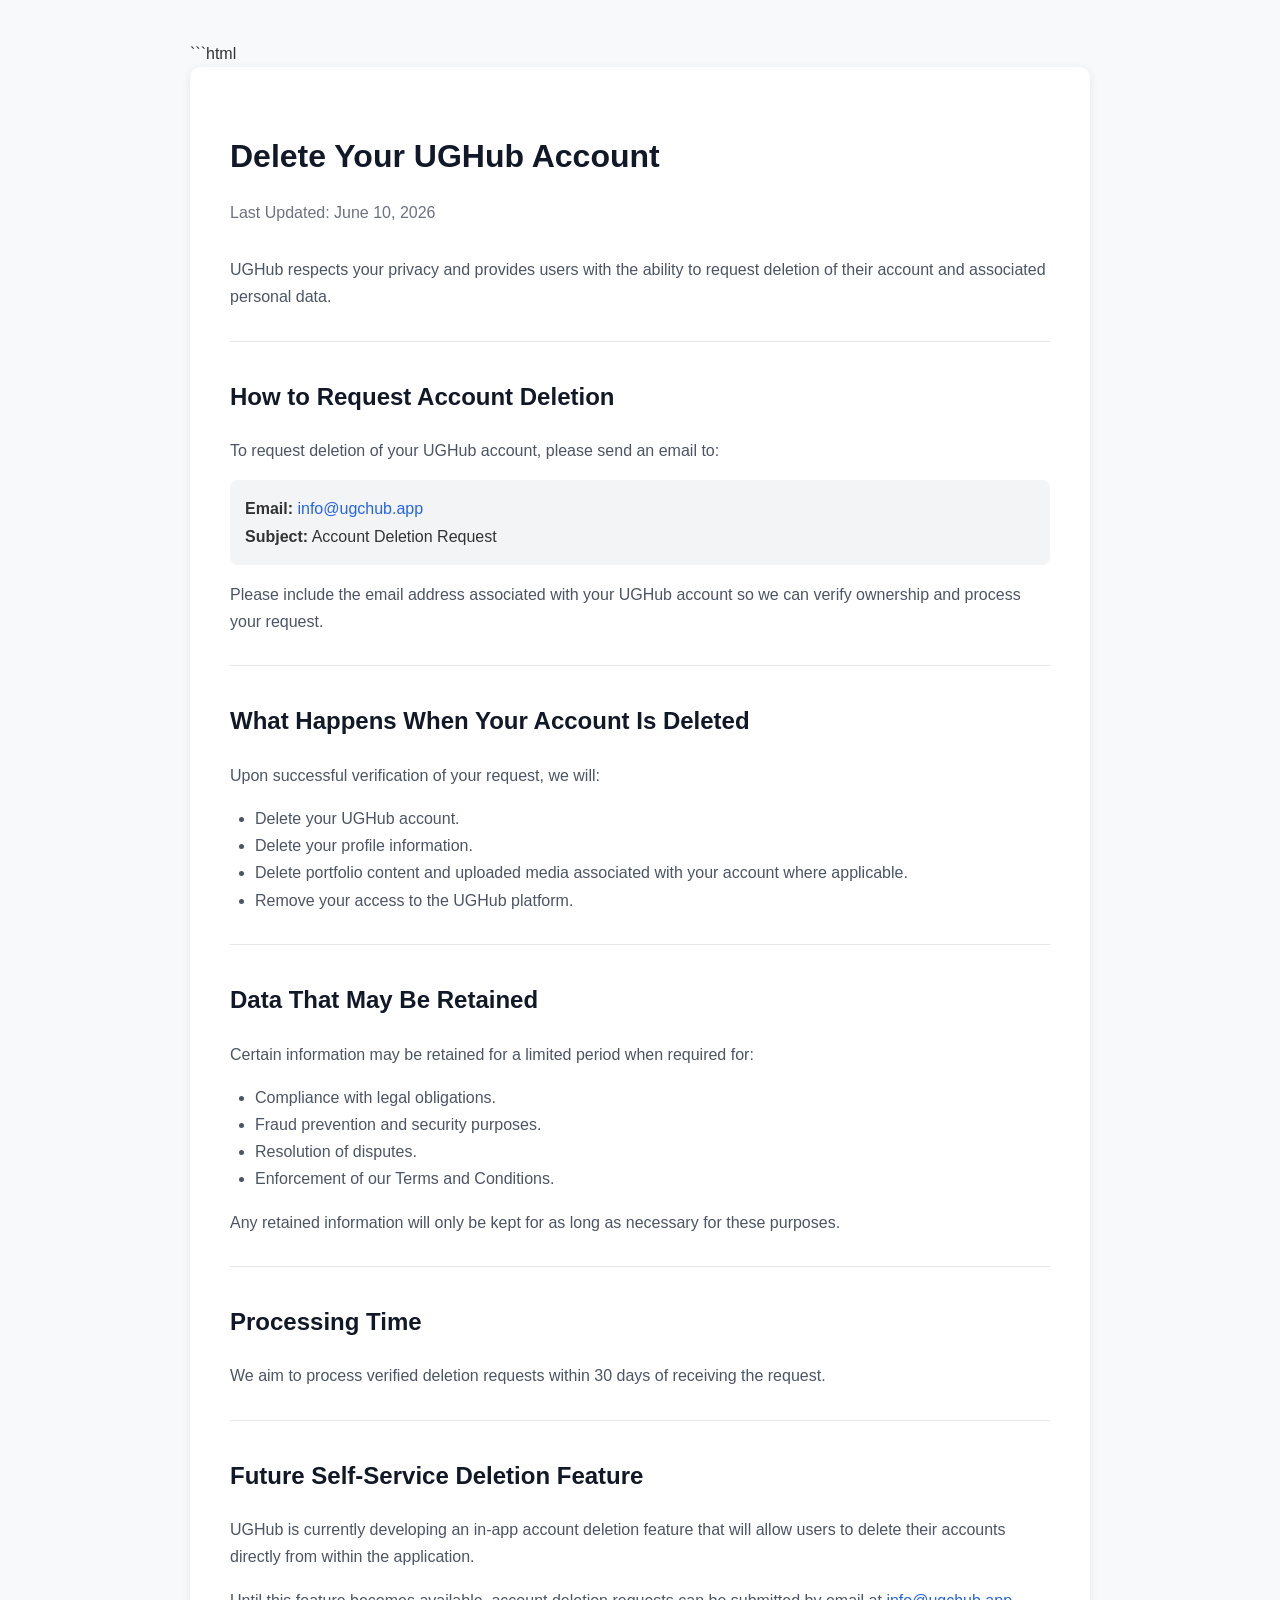
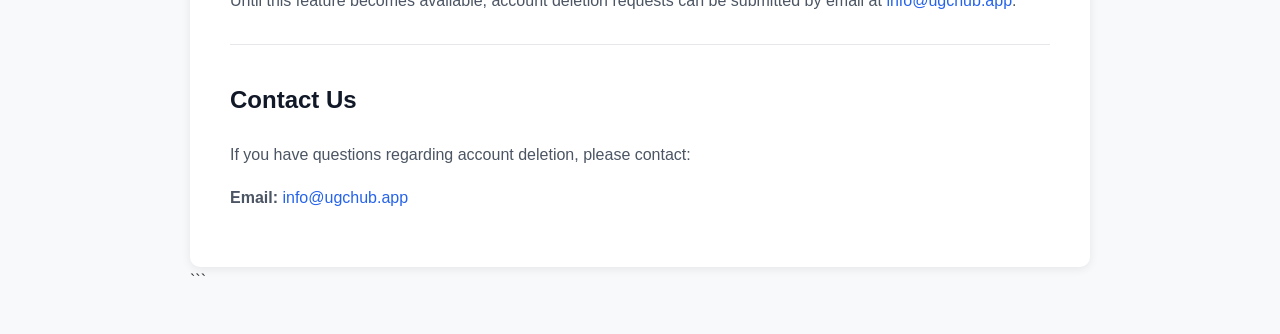
==== delete-account.html @ 543ec85c "Create delete-account.html" ====
```html
<!DOCTYPE html>
<html lang="en">
<head>
    <meta charset="UTF-8">
    <meta name="viewport" content="width=device-width, initial-scale=1.0">
    <title>UGHub - Account Deletion</title>
    <style>
        body {
            font-family: Arial, Helvetica, sans-serif;
            line-height: 1.7;
            max-width: 900px;
            margin: 0 auto;
            padding: 40px 20px;
            color: #333;
            background-color: #f8f9fa;
        }

        .container {
            background: #ffffff;
            padding: 40px;
            border-radius: 10px;
            box-shadow: 0 2px 10px rgba(0,0,0,0.08);
        }

        h1 {
            color: #111827;
            margin-bottom: 10px;
        }

        h2 {
            color: #111827;
            margin-top: 35px;
        }

        p, li {
            color: #4b5563;
        }

        ul {
            padding-left: 25px;
        }

        .updated {
            color: #6b7280;
            margin-bottom: 30px;
        }

        a {
            color: #2563eb;
            text-decoration: none;
        }

        a:hover {
            text-decoration: underline;
        }

        hr {
            margin: 30px 0;
            border: none;
            border-top: 1px solid #e5e7eb;
        }

        .email-box {
            background: #f3f4f6;
            padding: 15px;
            border-radius: 8px;
            margin: 15px 0;
        }
    </style>
</head>
<body>

<div class="container">

    <h1>Delete Your UGHub Account</h1>

    <p class="updated">
        Last Updated: June 10, 2026
    </p>

    <p>
        UGHub respects your privacy and provides users with the ability
        to request deletion of their account and associated personal data.
    </p>

    <hr>

    <h2>How to Request Account Deletion</h2>

    <p>
        To request deletion of your UGHub account, please send an email to:
    </p>

    <div class="email-box">
        <strong>Email:</strong>
        <a href="mailto:info@ugchub.app">info@ugchub.app</a>
        <br>
        <strong>Subject:</strong> Account Deletion Request
    </div>

    <p>
        Please include the email address associated with your UGHub account
        so we can verify ownership and process your request.
    </p>

    <hr>

    <h2>What Happens When Your Account Is Deleted</h2>

    <p>
        Upon successful verification of your request, we will:
    </p>

    <ul>
        <li>Delete your UGHub account.</li>
        <li>Delete your profile information.</li>
        <li>Delete portfolio content and uploaded media associated with your account where applicable.</li>
        <li>Remove your access to the UGHub platform.</li>
    </ul>

    <hr>

    <h2>Data That May Be Retained</h2>

    <p>
        Certain information may be retained for a limited period when required for:
    </p>

    <ul>
        <li>Compliance with legal obligations.</li>
        <li>Fraud prevention and security purposes.</li>
        <li>Resolution of disputes.</li>
        <li>Enforcement of our Terms and Conditions.</li>
    </ul>

    <p>
        Any retained information will only be kept for as long as necessary
        for these purposes.
    </p>

    <hr>

    <h2>Processing Time</h2>

    <p>
        We aim to process verified deletion requests within 30 days of receiving
        the request.
    </p>

    <hr>

    <h2>Future Self-Service Deletion Feature</h2>

    <p>
        UGHub is currently developing an in-app account deletion feature that
        will allow users to delete their accounts directly from within the application.
    </p>

    <p>
        Until this feature becomes available, account deletion requests can be
        submitted by email at
        <a href="mailto:info@ugchub.app">info@ugchub.app</a>.
    </p>

    <hr>

    <h2>Contact Us</h2>

    <p>
        If you have questions regarding account deletion, please contact:
    </p>

    <p>
        <strong>Email:</strong>
        <a href="mailto:info@ugchub.app">info@ugchub.app</a>
    </p>

</div>

</body>
</html>
```
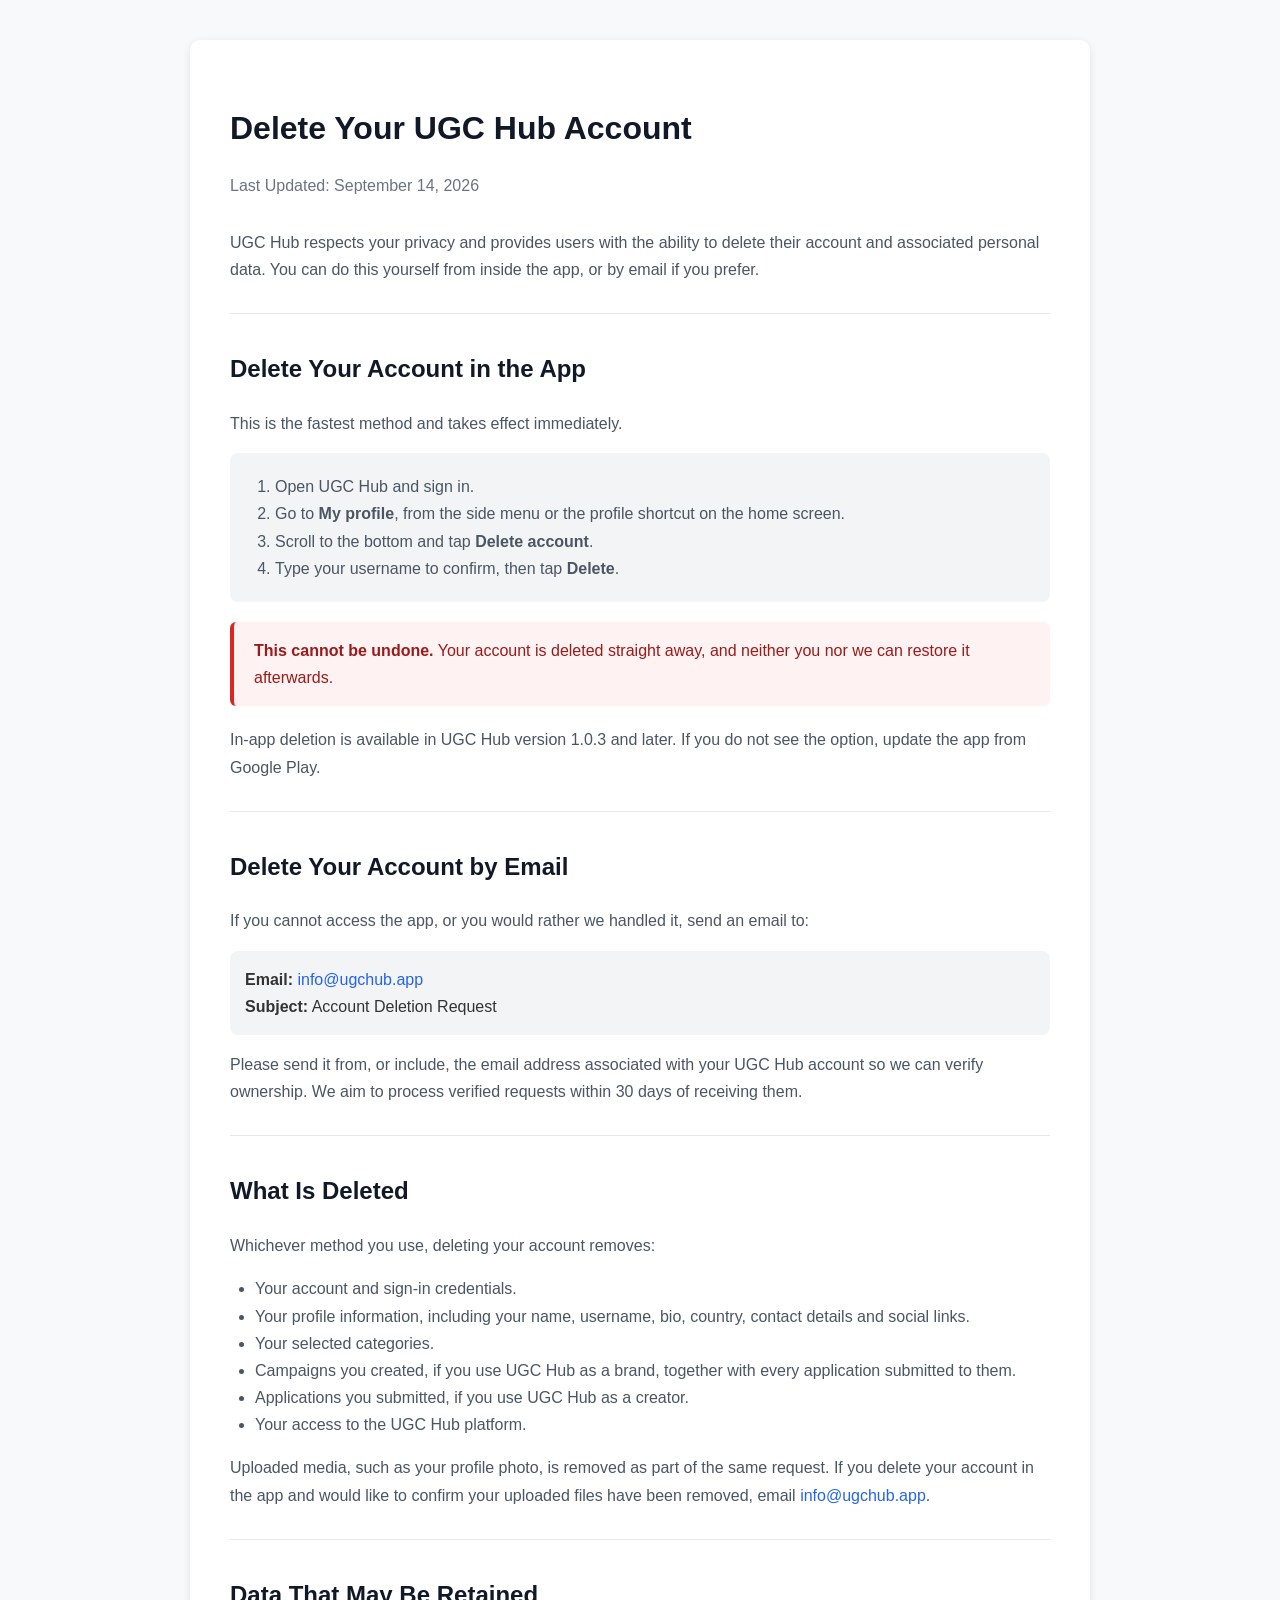
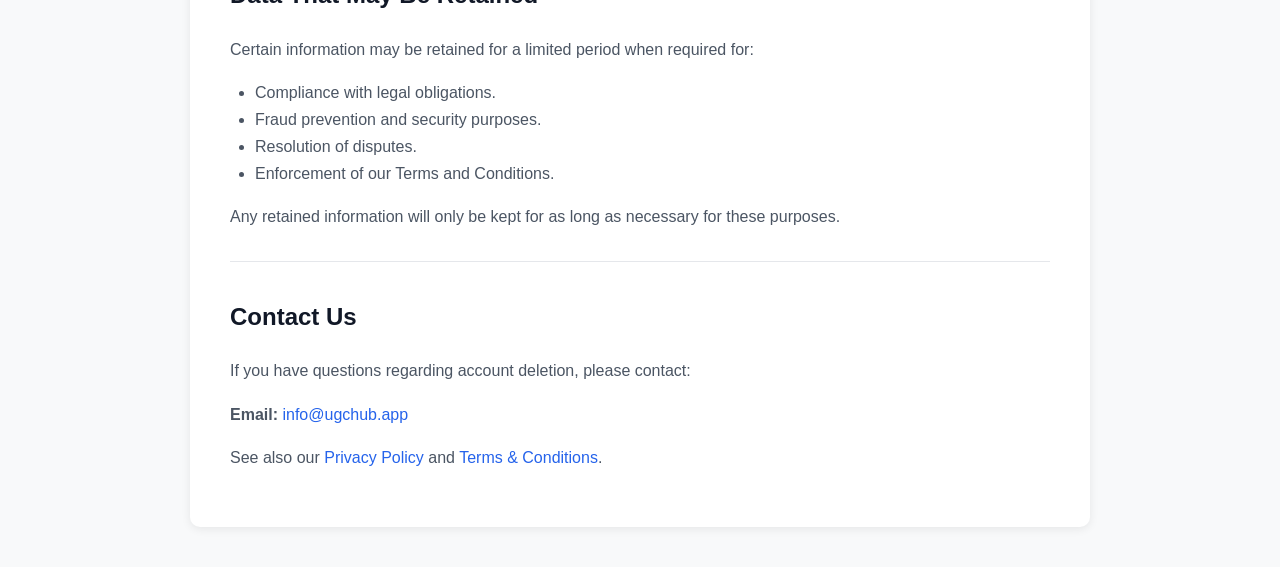
==== commit 650fe271: "Account deletion is now in the app, not "in development" The page still said self-service deletion w" ====
--- a/delete-account.html
+++ b/delete-account.html
@@ -1,10 +1,9 @@
-```html
 <!DOCTYPE html>
 <html lang="en">
 <head>
     <meta charset="UTF-8">
     <meta name="viewport" content="width=device-width, initial-scale=1.0">
-    <title>UGHub - Account Deletion</title>
+    <title>UGC Hub - Account Deletion</title>
     <style>
         body {
             font-family: Arial, Helvetica, sans-serif;
@@ -37,7 +36,7 @@
             color: #4b5563;
         }
 
-        ul {
+        ul, ol {
             padding-left: 25px;
         }
 
@@ -67,29 +66,79 @@
             border-radius: 8px;
             margin: 15px 0;
         }
+
+        .steps {
+            background: #f3f4f6;
+            padding: 20px 20px 20px 45px;
+            border-radius: 8px;
+            margin: 15px 0;
+        }
+
+        .warning {
+            background: #fef2f2;
+            border-left: 4px solid #dc2626;
+            padding: 15px 20px;
+            border-radius: 6px;
+            margin: 20px 0;
+        }
+
+        .warning p {
+            color: #991b1b;
+            margin: 0;
+        }
     </style>
 </head>
 <body>
 
 <div class="container">
 
-    <h1>Delete Your UGHub Account</h1>
+    <h1>Delete Your UGC Hub Account</h1>
 
     <p class="updated">
-        Last Updated: June 10, 2026
-    </p>
-
-    <p>
-        UGHub respects your privacy and provides users with the ability
-        to request deletion of their account and associated personal data.
-    </p>
-
-    <hr>
-
-    <h2>How to Request Account Deletion</h2>
-
-    <p>
-        To request deletion of your UGHub account, please send an email to:
+        Last Updated: September 14, 2026
+    </p>
+
+    <p>
+        UGC Hub respects your privacy and provides users with the ability to
+        delete their account and associated personal data. You can do this
+        yourself from inside the app, or by email if you prefer.
+    </p>
+
+    <hr>
+
+    <h2>Delete Your Account in the App</h2>
+
+    <p>
+        This is the fastest method and takes effect immediately.
+    </p>
+
+    <ol class="steps">
+        <li>Open UGC Hub and sign in.</li>
+        <li>Go to <strong>My profile</strong>, from the side menu or the
+            profile shortcut on the home screen.</li>
+        <li>Scroll to the bottom and tap <strong>Delete account</strong>.</li>
+        <li>Type your username to confirm, then tap <strong>Delete</strong>.</li>
+    </ol>
+
+    <div class="warning">
+        <p>
+            <strong>This cannot be undone.</strong> Your account is deleted
+            straight away, and neither you nor we can restore it afterwards.
+        </p>
+    </div>
+
+    <p>
+        In-app deletion is available in UGC Hub version 1.0.3 and later. If you
+        do not see the option, update the app from Google Play.
+    </p>
+
+    <hr>
+
+    <h2>Delete Your Account by Email</h2>
+
+    <p>
+        If you cannot access the app, or you would rather we handled it, send
+        an email to:
     </p>
 
     <div class="email-box">
@@ -100,31 +149,44 @@
     </div>
 
     <p>
-        Please include the email address associated with your UGHub account
-        so we can verify ownership and process your request.
-    </p>
-
-    <hr>
-
-    <h2>What Happens When Your Account Is Deleted</h2>
-
-    <p>
-        Upon successful verification of your request, we will:
+        Please send it from, or include, the email address associated with your
+        UGC Hub account so we can verify ownership. We aim to process verified
+        requests within 30 days of receiving them.
+    </p>
+
+    <hr>
+
+    <h2>What Is Deleted</h2>
+
+    <p>
+        Whichever method you use, deleting your account removes:
     </p>
 
     <ul>
-        <li>Delete your UGHub account.</li>
-        <li>Delete your profile information.</li>
-        <li>Delete portfolio content and uploaded media associated with your account where applicable.</li>
-        <li>Remove your access to the UGHub platform.</li>
+        <li>Your account and sign-in credentials.</li>
+        <li>Your profile information, including your name, username, bio,
+            country, contact details and social links.</li>
+        <li>Your selected categories.</li>
+        <li>Campaigns you created, if you use UGC Hub as a brand, together with
+            every application submitted to them.</li>
+        <li>Applications you submitted, if you use UGC Hub as a creator.</li>
+        <li>Your access to the UGC Hub platform.</li>
     </ul>
 
+    <p>
+        Uploaded media, such as your profile photo, is removed as part of the
+        same request. If you delete your account in the app and would like to
+        confirm your uploaded files have been removed, email
+        <a href="mailto:info@ugchub.app">info@ugchub.app</a>.
+    </p>
+
     <hr>
 
     <h2>Data That May Be Retained</h2>
 
     <p>
-        Certain information may be retained for a limited period when required for:
+        Certain information may be retained for a limited period when required
+        for:
     </p>
 
     <ul>
@@ -135,32 +197,8 @@
     </ul>
 
     <p>
-        Any retained information will only be kept for as long as necessary
-        for these purposes.
-    </p>
-
-    <hr>
-
-    <h2>Processing Time</h2>
-
-    <p>
-        We aim to process verified deletion requests within 30 days of receiving
-        the request.
-    </p>
-
-    <hr>
-
-    <h2>Future Self-Service Deletion Feature</h2>
-
-    <p>
-        UGHub is currently developing an in-app account deletion feature that
-        will allow users to delete their accounts directly from within the application.
-    </p>
-
-    <p>
-        Until this feature becomes available, account deletion requests can be
-        submitted by email at
-        <a href="mailto:info@ugchub.app">info@ugchub.app</a>.
+        Any retained information will only be kept for as long as necessary for
+        these purposes.
     </p>
 
     <hr>
@@ -176,8 +214,14 @@
         <a href="mailto:info@ugchub.app">info@ugchub.app</a>
     </p>
 
+    <p>
+        See also our
+        <a href="privacy-policy.html">Privacy Policy</a>
+        and
+        <a href="index.html">Terms &amp; Conditions</a>.
+    </p>
+
 </div>
 
 </body>
 </html>
-```
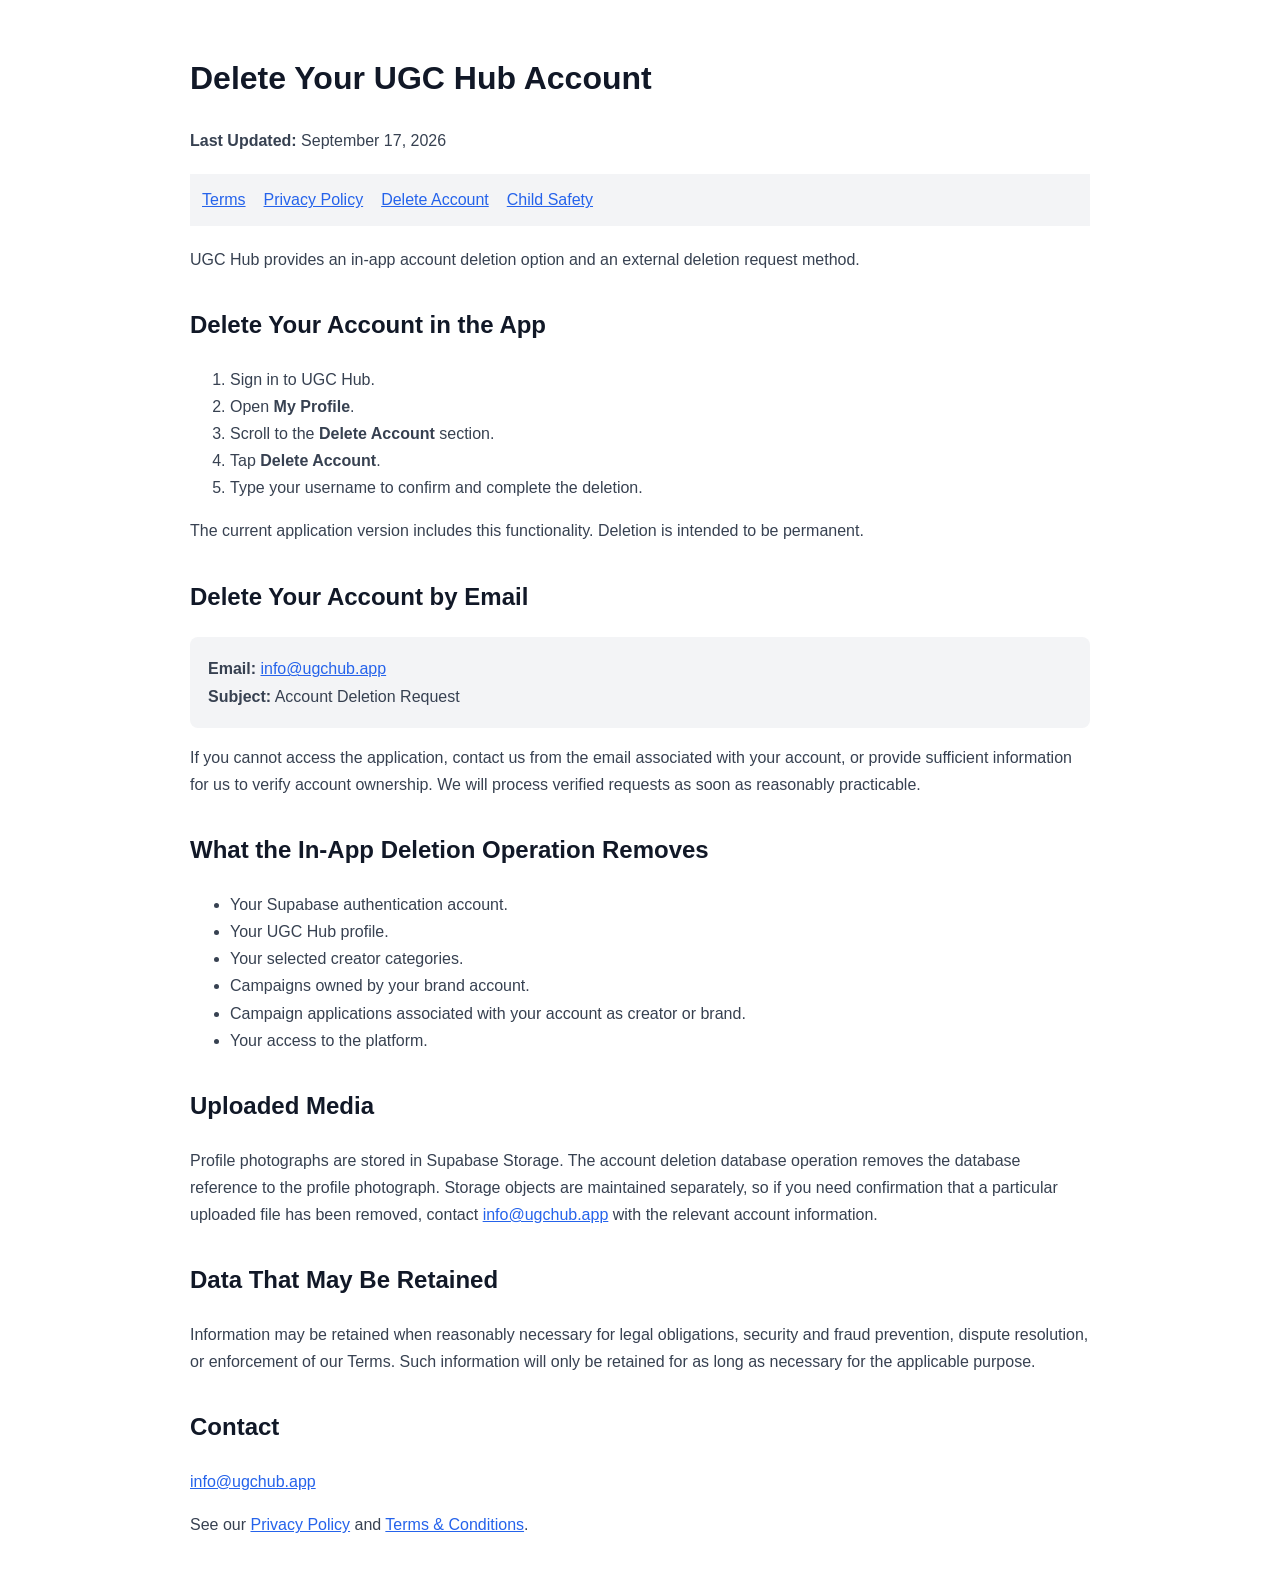
==== commit 71e4b43a: "Clarify account deletion behavior and retention" ====
--- a/delete-account.html
+++ b/delete-account.html
@@ -1,227 +1,11 @@
 <!DOCTYPE html>
-<html lang="en">
-<head>
-    <meta charset="UTF-8">
-    <meta name="viewport" content="width=device-width, initial-scale=1.0">
-    <title>UGC Hub - Account Deletion</title>
-    <style>
-        body {
-            font-family: Arial, Helvetica, sans-serif;
-            line-height: 1.7;
-            max-width: 900px;
-            margin: 0 auto;
-            padding: 40px 20px;
-            color: #333;
-            background-color: #f8f9fa;
-        }
-
-        .container {
-            background: #ffffff;
-            padding: 40px;
-            border-radius: 10px;
-            box-shadow: 0 2px 10px rgba(0,0,0,0.08);
-        }
-
-        h1 {
-            color: #111827;
-            margin-bottom: 10px;
-        }
-
-        h2 {
-            color: #111827;
-            margin-top: 35px;
-        }
-
-        p, li {
-            color: #4b5563;
-        }
-
-        ul, ol {
-            padding-left: 25px;
-        }
-
-        .updated {
-            color: #6b7280;
-            margin-bottom: 30px;
-        }
-
-        a {
-            color: #2563eb;
-            text-decoration: none;
-        }
-
-        a:hover {
-            text-decoration: underline;
-        }
-
-        hr {
-            margin: 30px 0;
-            border: none;
-            border-top: 1px solid #e5e7eb;
-        }
-
-        .email-box {
-            background: #f3f4f6;
-            padding: 15px;
-            border-radius: 8px;
-            margin: 15px 0;
-        }
-
-        .steps {
-            background: #f3f4f6;
-            padding: 20px 20px 20px 45px;
-            border-radius: 8px;
-            margin: 15px 0;
-        }
-
-        .warning {
-            background: #fef2f2;
-            border-left: 4px solid #dc2626;
-            padding: 15px 20px;
-            border-radius: 6px;
-            margin: 20px 0;
-        }
-
-        .warning p {
-            color: #991b1b;
-            margin: 0;
-        }
-    </style>
-</head>
-<body>
-
-<div class="container">
-
-    <h1>Delete Your UGC Hub Account</h1>
-
-    <p class="updated">
-        Last Updated: September 14, 2026
-    </p>
-
-    <p>
-        UGC Hub respects your privacy and provides users with the ability to
-        delete their account and associated personal data. You can do this
-        yourself from inside the app, or by email if you prefer.
-    </p>
-
-    <hr>
-
-    <h2>Delete Your Account in the App</h2>
-
-    <p>
-        This is the fastest method and takes effect immediately.
-    </p>
-
-    <ol class="steps">
-        <li>Open UGC Hub and sign in.</li>
-        <li>Go to <strong>My profile</strong>, from the side menu or the
-            profile shortcut on the home screen.</li>
-        <li>Scroll to the bottom and tap <strong>Delete account</strong>.</li>
-        <li>Type your username to confirm, then tap <strong>Delete</strong>.</li>
-    </ol>
-
-    <div class="warning">
-        <p>
-            <strong>This cannot be undone.</strong> Your account is deleted
-            straight away, and neither you nor we can restore it afterwards.
-        </p>
-    </div>
-
-    <p>
-        In-app deletion is available in UGC Hub version 1.0.3 and later. If you
-        do not see the option, update the app from Google Play.
-    </p>
-
-    <hr>
-
-    <h2>Delete Your Account by Email</h2>
-
-    <p>
-        If you cannot access the app, or you would rather we handled it, send
-        an email to:
-    </p>
-
-    <div class="email-box">
-        <strong>Email:</strong>
-        <a href="mailto:info@ugchub.app">info@ugchub.app</a>
-        <br>
-        <strong>Subject:</strong> Account Deletion Request
-    </div>
-
-    <p>
-        Please send it from, or include, the email address associated with your
-        UGC Hub account so we can verify ownership. We aim to process verified
-        requests within 30 days of receiving them.
-    </p>
-
-    <hr>
-
-    <h2>What Is Deleted</h2>
-
-    <p>
-        Whichever method you use, deleting your account removes:
-    </p>
-
-    <ul>
-        <li>Your account and sign-in credentials.</li>
-        <li>Your profile information, including your name, username, bio,
-            country, contact details and social links.</li>
-        <li>Your selected categories.</li>
-        <li>Campaigns you created, if you use UGC Hub as a brand, together with
-            every application submitted to them.</li>
-        <li>Applications you submitted, if you use UGC Hub as a creator.</li>
-        <li>Your access to the UGC Hub platform.</li>
-    </ul>
-
-    <p>
-        Uploaded media, such as your profile photo, is removed as part of the
-        same request. If you delete your account in the app and would like to
-        confirm your uploaded files have been removed, email
-        <a href="mailto:info@ugchub.app">info@ugchub.app</a>.
-    </p>
-
-    <hr>
-
-    <h2>Data That May Be Retained</h2>
-
-    <p>
-        Certain information may be retained for a limited period when required
-        for:
-    </p>
-
-    <ul>
-        <li>Compliance with legal obligations.</li>
-        <li>Fraud prevention and security purposes.</li>
-        <li>Resolution of disputes.</li>
-        <li>Enforcement of our Terms and Conditions.</li>
-    </ul>
-
-    <p>
-        Any retained information will only be kept for as long as necessary for
-        these purposes.
-    </p>
-
-    <hr>
-
-    <h2>Contact Us</h2>
-
-    <p>
-        If you have questions regarding account deletion, please contact:
-    </p>
-
-    <p>
-        <strong>Email:</strong>
-        <a href="mailto:info@ugchub.app">info@ugchub.app</a>
-    </p>
-
-    <p>
-        See also our
-        <a href="privacy-policy.html">Privacy Policy</a>
-        and
-        <a href="index.html">Terms &amp; Conditions</a>.
-    </p>
-
-</div>
-
-</body>
-</html>
+<html lang="en"><head><meta charset="UTF-8"><meta name="viewport" content="width=device-width,initial-scale=1.0"><title>UGC Hub - Account Deletion</title><style>body{font-family:Arial,sans-serif;line-height:1.7;max-width:900px;margin:auto;padding:30px 20px;color:#374151}h1,h2{color:#111827}h2{margin-top:32px}a{color:#2563eb}.nav{margin:20px 0;padding:12px;background:#f3f4f6}.nav a{margin-right:18px}.box{background:#f3f4f6;padding:18px;border-radius:8px}</style></head>
+<body><h1>Delete Your UGC Hub Account</h1><p><strong>Last Updated:</strong> September 17, 2026</p><div class="nav"><a href="index.html">Terms</a><a href="privacy-policy.html">Privacy Policy</a><a href="delete-account.html">Delete Account</a><a href="safety-standards.html">Child Safety</a></div>
+<p>UGC Hub provides an in-app account deletion option and an external deletion request method.</p>
+<h2>Delete Your Account in the App</h2><ol><li>Sign in to UGC Hub.</li><li>Open <strong>My Profile</strong>.</li><li>Scroll to the <strong>Delete Account</strong> section.</li><li>Tap <strong>Delete Account</strong>.</li><li>Type your username to confirm and complete the deletion.</li></ol><p>The current application version includes this functionality. Deletion is intended to be permanent.</p>
+<h2>Delete Your Account by Email</h2><div class="box"><strong>Email:</strong> <a href="mailto:info@ugchub.app">info@ugchub.app</a><br><strong>Subject:</strong> Account Deletion Request</div><p>If you cannot access the application, contact us from the email associated with your account, or provide sufficient information for us to verify account ownership. We will process verified requests as soon as reasonably practicable.</p>
+<h2>What the In-App Deletion Operation Removes</h2><ul><li>Your Supabase authentication account.</li><li>Your UGC Hub profile.</li><li>Your selected creator categories.</li><li>Campaigns owned by your brand account.</li><li>Campaign applications associated with your account as creator or brand.</li><li>Your access to the platform.</li></ul>
+<h2>Uploaded Media</h2><p>Profile photographs are stored in Supabase Storage. The account deletion database operation removes the database reference to the profile photograph. Storage objects are maintained separately, so if you need confirmation that a particular uploaded file has been removed, contact <a href="mailto:info@ugchub.app">info@ugchub.app</a> with the relevant account information.</p>
+<h2>Data That May Be Retained</h2><p>Information may be retained when reasonably necessary for legal obligations, security and fraud prevention, dispute resolution, or enforcement of our Terms. Such information will only be retained for as long as necessary for the applicable purpose.</p>
+<h2>Contact</h2><p><a href="mailto:info@ugchub.app">info@ugchub.app</a></p><p>See our <a href="privacy-policy.html">Privacy Policy</a> and <a href="index.html">Terms &amp; Conditions</a>.</p>
+</body></html>
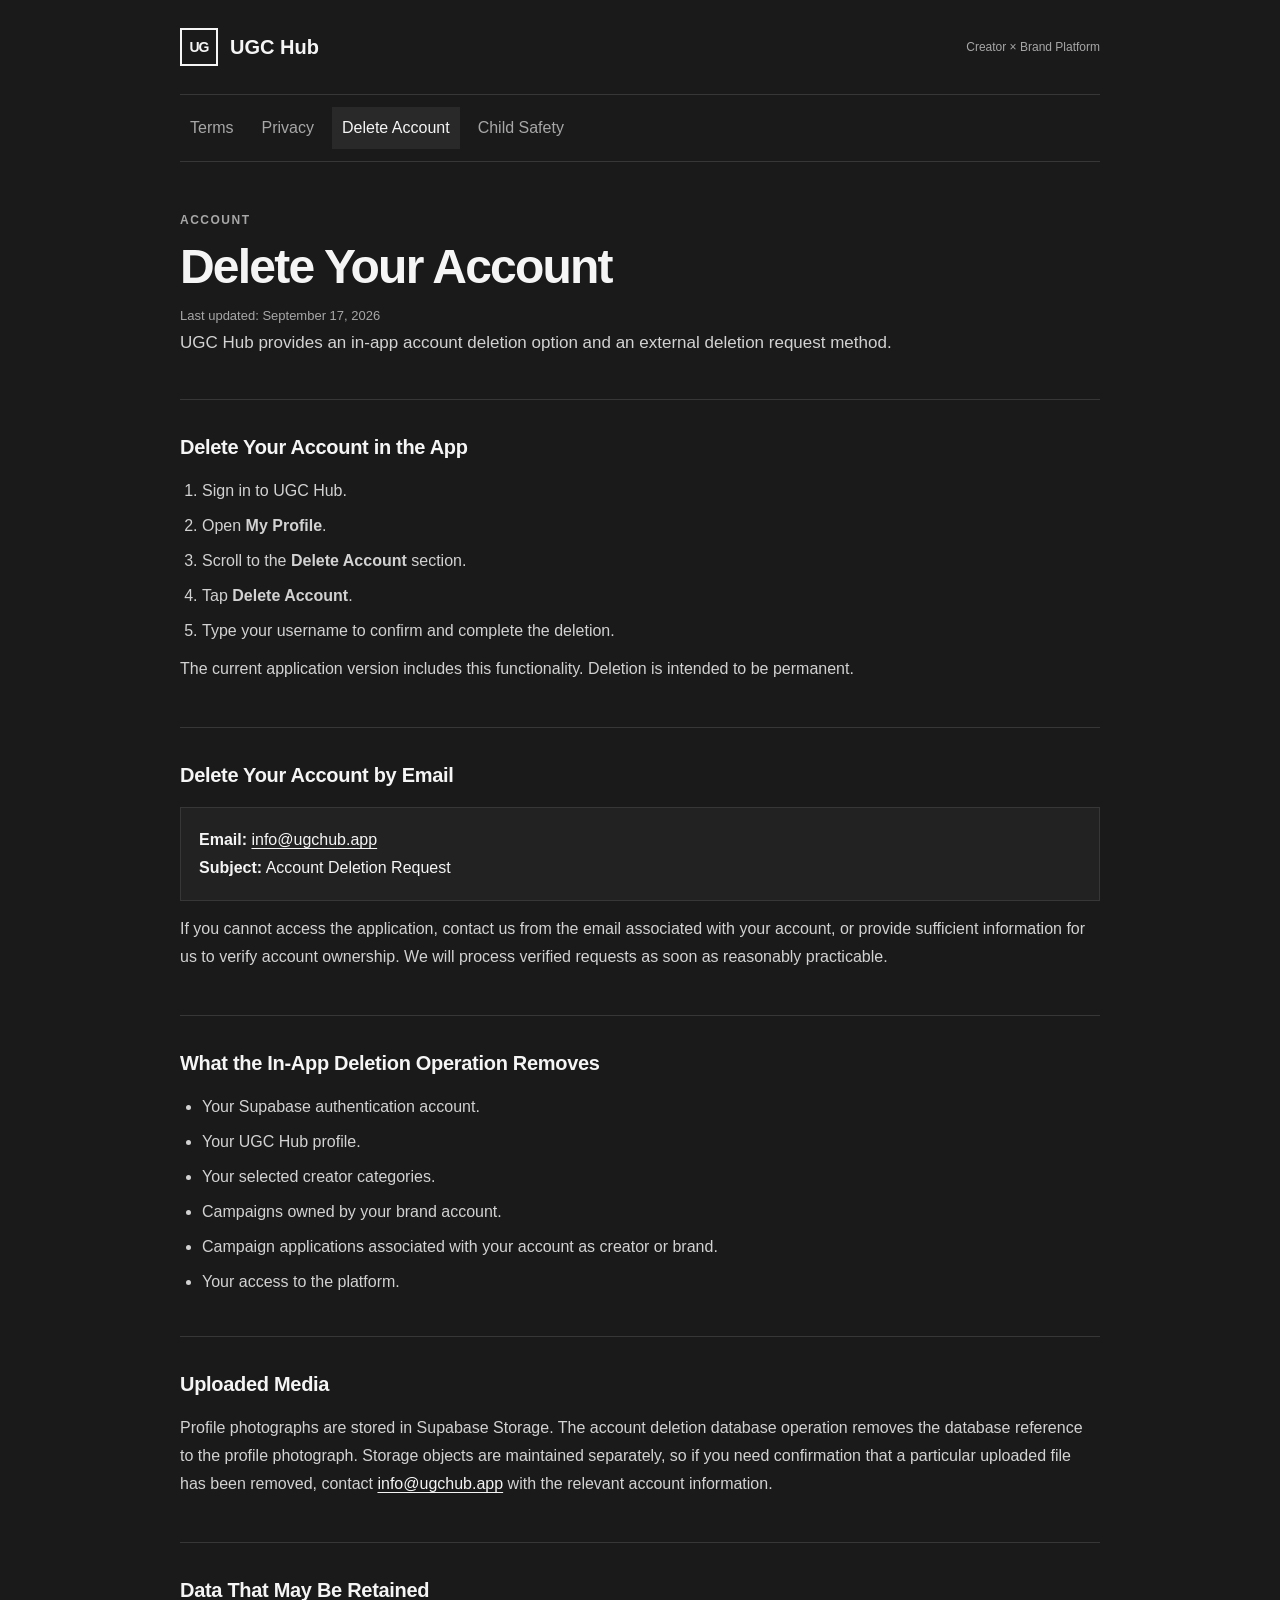
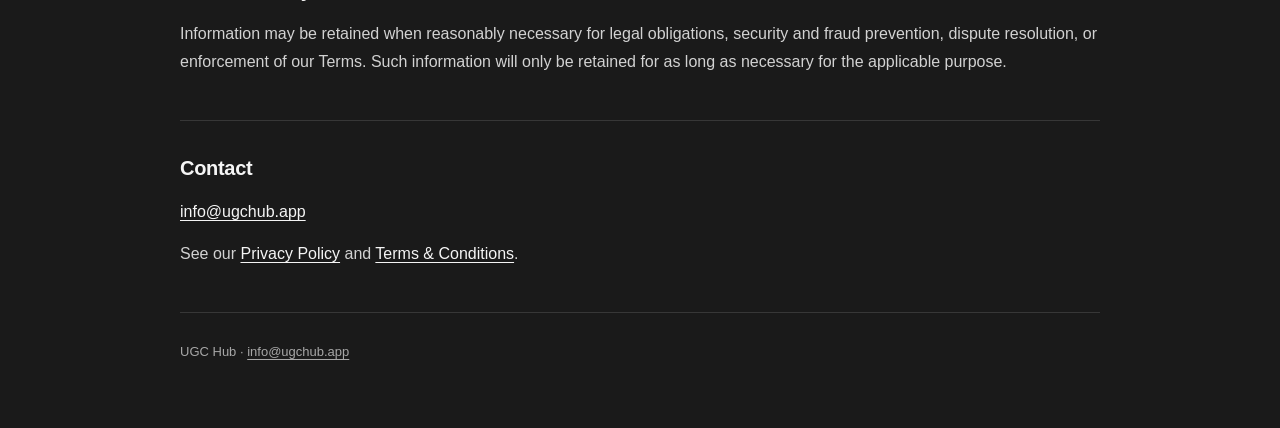
==== commit c720a74e: "Restyle account deletion page to match UGC Hub app theme" ====
--- a/delete-account.html
+++ b/delete-account.html
@@ -1,11 +1,10 @@
 <!DOCTYPE html>
-<html lang="en"><head><meta charset="UTF-8"><meta name="viewport" content="width=device-width,initial-scale=1.0"><title>UGC Hub - Account Deletion</title><style>body{font-family:Arial,sans-serif;line-height:1.7;max-width:900px;margin:auto;padding:30px 20px;color:#374151}h1,h2{color:#111827}h2{margin-top:32px}a{color:#2563eb}.nav{margin:20px 0;padding:12px;background:#f3f4f6}.nav a{margin-right:18px}.box{background:#f3f4f6;padding:18px;border-radius:8px}</style></head>
-<body><h1>Delete Your UGC Hub Account</h1><p><strong>Last Updated:</strong> September 17, 2026</p><div class="nav"><a href="index.html">Terms</a><a href="privacy-policy.html">Privacy Policy</a><a href="delete-account.html">Delete Account</a><a href="safety-standards.html">Child Safety</a></div>
-<p>UGC Hub provides an in-app account deletion option and an external deletion request method.</p>
-<h2>Delete Your Account in the App</h2><ol><li>Sign in to UGC Hub.</li><li>Open <strong>My Profile</strong>.</li><li>Scroll to the <strong>Delete Account</strong> section.</li><li>Tap <strong>Delete Account</strong>.</li><li>Type your username to confirm and complete the deletion.</li></ol><p>The current application version includes this functionality. Deletion is intended to be permanent.</p>
-<h2>Delete Your Account by Email</h2><div class="box"><strong>Email:</strong> <a href="mailto:info@ugchub.app">info@ugchub.app</a><br><strong>Subject:</strong> Account Deletion Request</div><p>If you cannot access the application, contact us from the email associated with your account, or provide sufficient information for us to verify account ownership. We will process verified requests as soon as reasonably practicable.</p>
-<h2>What the In-App Deletion Operation Removes</h2><ul><li>Your Supabase authentication account.</li><li>Your UGC Hub profile.</li><li>Your selected creator categories.</li><li>Campaigns owned by your brand account.</li><li>Campaign applications associated with your account as creator or brand.</li><li>Your access to the platform.</li></ul>
-<h2>Uploaded Media</h2><p>Profile photographs are stored in Supabase Storage. The account deletion database operation removes the database reference to the profile photograph. Storage objects are maintained separately, so if you need confirmation that a particular uploaded file has been removed, contact <a href="mailto:info@ugchub.app">info@ugchub.app</a> with the relevant account information.</p>
-<h2>Data That May Be Retained</h2><p>Information may be retained when reasonably necessary for legal obligations, security and fraud prevention, dispute resolution, or enforcement of our Terms. Such information will only be retained for as long as necessary for the applicable purpose.</p>
-<h2>Contact</h2><p><a href="mailto:info@ugchub.app">info@ugchub.app</a></p><p>See our <a href="privacy-policy.html">Privacy Policy</a> and <a href="index.html">Terms &amp; Conditions</a>.</p>
-</body></html>+<html lang="en"><head><meta charset="UTF-8"><meta name="viewport" content="width=device-width,initial-scale=1.0"><title>UGC Hub | Account Deletion</title><style>:root{--bg:#1a1a1a;--surface:#222;--surface-2:#292929;--text:#f5f5f5;--muted:#a7a7a7;--line:#373737}*{box-sizing:border-box}body{margin:0;background:var(--bg);color:var(--text);font-family:Inter,-apple-system,BlinkMacSystemFont,"Segoe UI",Roboto,Arial,sans-serif;line-height:1.75}a{color:var(--text);text-underline-offset:3px}.shell{width:min(920px,calc(100% - 32px));margin:auto;padding:28px 0 64px}.brand{display:flex;align-items:center;gap:12px;margin-bottom:28px}.mark{width:38px;height:38px;border:2px solid var(--text);display:grid;place-items:center;font-weight:800;font-size:14px;letter-spacing:-1px}.brand-name{font-size:20px;font-weight:750}.brand-sub{color:var(--muted);font-size:12px;margin-left:auto}.nav{display:flex;flex-wrap:wrap;gap:8px;border-top:1px solid var(--line);border-bottom:1px solid var(--line);padding:12px 0;margin-bottom:48px}.nav a{text-decoration:none;color:var(--muted);padding:7px 10px}.nav a.active,.nav a:hover{color:var(--text)}.nav a.active{background:var(--surface-2)}.eyebrow{font-size:12px;text-transform:uppercase;letter-spacing:1.5px;color:var(--muted);font-weight:700}.hero h1{font-size:clamp(32px,6vw,48px);line-height:1.08;letter-spacing:-1.8px;margin:10px 0 12px}.updated{color:var(--muted);font-size:13px}.intro{font-size:17px;color:#d2d2d2;max-width:760px;margin-bottom:42px}.content{border-top:1px solid var(--line)}section{padding:30px 0;border-bottom:1px solid var(--line)}h2{font-size:20px;letter-spacing:-.3px;margin:0 0 12px}p{margin:0 0 14px;color:#d2d2d2}ol,ul{color:#d2d2d2;padding-left:22px;margin:10px 0}li{margin:7px 0}.box{background:var(--surface);border:1px solid var(--line);padding:18px;margin-top:14px}.footer{padding-top:28px;color:var(--muted);font-size:13px}.footer a{color:var(--muted)}@media(max-width:600px){.shell{width:calc(100% - 24px);padding-top:20px}.brand-sub{display:none}.nav{margin-bottom:36px}.nav a{padding:6px 8px}.hero h1{letter-spacing:-1px}}</style></head>
+<body><main class="shell"><header class="brand"><div class="mark">UG</div><div class="brand-name">UGC Hub</div><div class="brand-sub">Creator × Brand Platform</div></header><nav class="nav"><a href="index.html">Terms</a><a href="privacy-policy.html">Privacy</a><a class="active" href="delete-account.html">Delete Account</a><a href="safety-standards.html">Child Safety</a></nav><header class="hero"><div class="eyebrow">Account</div><h1>Delete Your Account</h1><div class="updated">Last updated: September 17, 2026</div><p class="intro">UGC Hub provides an in-app account deletion option and an external deletion request method.</p></header><div class="content">
+<section><h2>Delete Your Account in the App</h2><ol><li>Sign in to UGC Hub.</li><li>Open <strong>My Profile</strong>.</li><li>Scroll to the <strong>Delete Account</strong> section.</li><li>Tap <strong>Delete Account</strong>.</li><li>Type your username to confirm and complete the deletion.</li></ol><p>The current application version includes this functionality. Deletion is intended to be permanent.</p></section>
+<section><h2>Delete Your Account by Email</h2><div class="box"><strong>Email:</strong> <a href="mailto:info@ugchub.app">info@ugchub.app</a><br><strong>Subject:</strong> Account Deletion Request</div><p style="margin-top:14px">If you cannot access the application, contact us from the email associated with your account, or provide sufficient information for us to verify account ownership. We will process verified requests as soon as reasonably practicable.</p></section>
+<section><h2>What the In-App Deletion Operation Removes</h2><ul><li>Your Supabase authentication account.</li><li>Your UGC Hub profile.</li><li>Your selected creator categories.</li><li>Campaigns owned by your brand account.</li><li>Campaign applications associated with your account as creator or brand.</li><li>Your access to the platform.</li></ul></section>
+<section><h2>Uploaded Media</h2><p>Profile photographs are stored in Supabase Storage. The account deletion database operation removes the database reference to the profile photograph. Storage objects are maintained separately, so if you need confirmation that a particular uploaded file has been removed, contact <a href="mailto:info@ugchub.app">info@ugchub.app</a> with the relevant account information.</p></section>
+<section><h2>Data That May Be Retained</h2><p>Information may be retained when reasonably necessary for legal obligations, security and fraud prevention, dispute resolution, or enforcement of our Terms. Such information will only be retained for as long as necessary for the applicable purpose.</p></section>
+<section><h2>Contact</h2><p><a href="mailto:info@ugchub.app">info@ugchub.app</a></p><p>See our <a href="privacy-policy.html">Privacy Policy</a> and <a href="index.html">Terms &amp; Conditions</a>.</p></section>
+</div><footer class="footer">UGC Hub · <a href="mailto:info@ugchub.app">info@ugchub.app</a></footer></main></body></html>
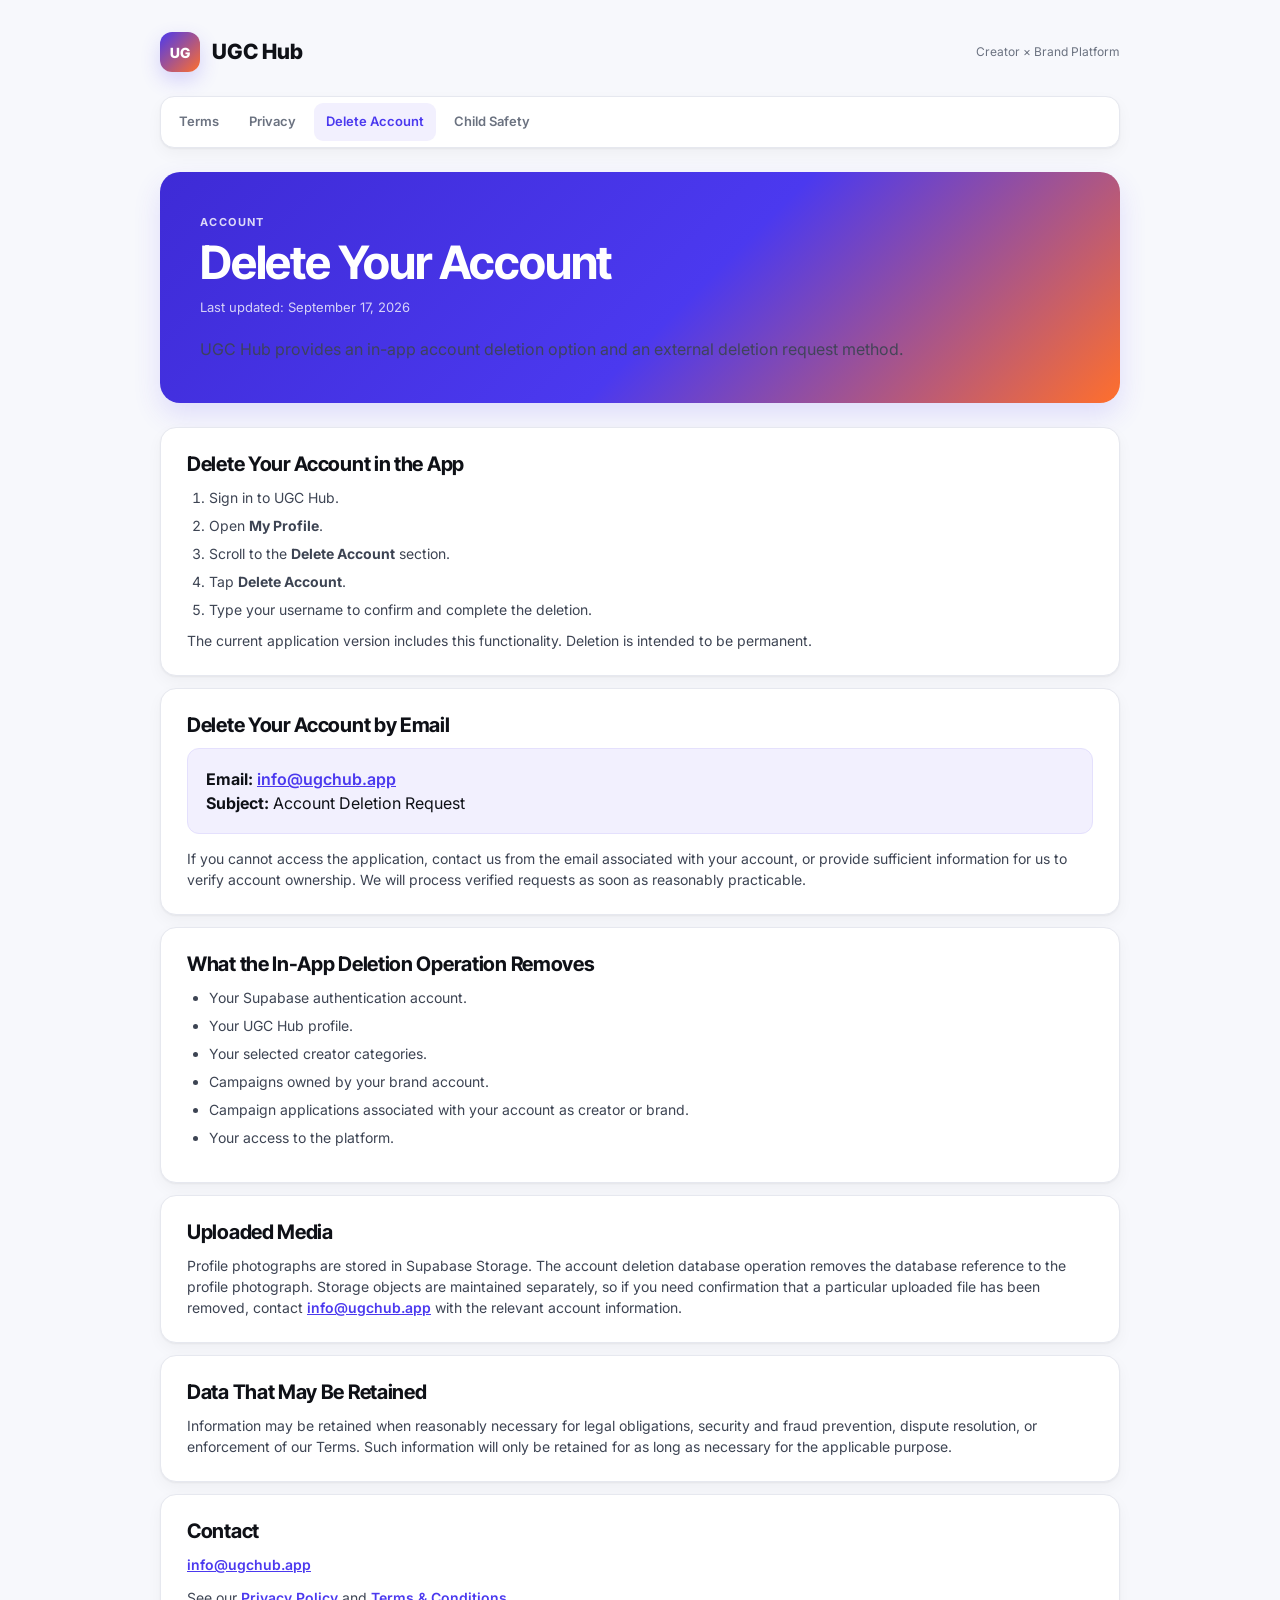
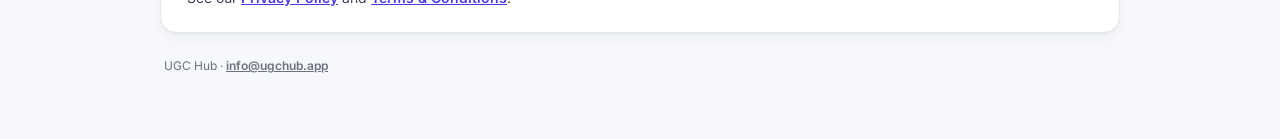
==== commit de3e1f3a: "Align account deletion page with UGC Hub app design system" ====
--- a/delete-account.html
+++ b/delete-account.html
@@ -1,6 +1,5 @@
 <!DOCTYPE html>
-<html lang="en"><head><meta charset="UTF-8"><meta name="viewport" content="width=device-width,initial-scale=1.0"><title>UGC Hub | Account Deletion</title><style>:root{--bg:#1a1a1a;--surface:#222;--surface-2:#292929;--text:#f5f5f5;--muted:#a7a7a7;--line:#373737}*{box-sizing:border-box}body{margin:0;background:var(--bg);color:var(--text);font-family:Inter,-apple-system,BlinkMacSystemFont,"Segoe UI",Roboto,Arial,sans-serif;line-height:1.75}a{color:var(--text);text-underline-offset:3px}.shell{width:min(920px,calc(100% - 32px));margin:auto;padding:28px 0 64px}.brand{display:flex;align-items:center;gap:12px;margin-bottom:28px}.mark{width:38px;height:38px;border:2px solid var(--text);display:grid;place-items:center;font-weight:800;font-size:14px;letter-spacing:-1px}.brand-name{font-size:20px;font-weight:750}.brand-sub{color:var(--muted);font-size:12px;margin-left:auto}.nav{display:flex;flex-wrap:wrap;gap:8px;border-top:1px solid var(--line);border-bottom:1px solid var(--line);padding:12px 0;margin-bottom:48px}.nav a{text-decoration:none;color:var(--muted);padding:7px 10px}.nav a.active,.nav a:hover{color:var(--text)}.nav a.active{background:var(--surface-2)}.eyebrow{font-size:12px;text-transform:uppercase;letter-spacing:1.5px;color:var(--muted);font-weight:700}.hero h1{font-size:clamp(32px,6vw,48px);line-height:1.08;letter-spacing:-1.8px;margin:10px 0 12px}.updated{color:var(--muted);font-size:13px}.intro{font-size:17px;color:#d2d2d2;max-width:760px;margin-bottom:42px}.content{border-top:1px solid var(--line)}section{padding:30px 0;border-bottom:1px solid var(--line)}h2{font-size:20px;letter-spacing:-.3px;margin:0 0 12px}p{margin:0 0 14px;color:#d2d2d2}ol,ul{color:#d2d2d2;padding-left:22px;margin:10px 0}li{margin:7px 0}.box{background:var(--surface);border:1px solid var(--line);padding:18px;margin-top:14px}.footer{padding-top:28px;color:var(--muted);font-size:13px}.footer a{color:var(--muted)}@media(max-width:600px){.shell{width:calc(100% - 24px);padding-top:20px}.brand-sub{display:none}.nav{margin-bottom:36px}.nav a{padding:6px 8px}.hero h1{letter-spacing:-1px}}</style></head>
-<body><main class="shell"><header class="brand"><div class="mark">UG</div><div class="brand-name">UGC Hub</div><div class="brand-sub">Creator × Brand Platform</div></header><nav class="nav"><a href="index.html">Terms</a><a href="privacy-policy.html">Privacy</a><a class="active" href="delete-account.html">Delete Account</a><a href="safety-standards.html">Child Safety</a></nav><header class="hero"><div class="eyebrow">Account</div><h1>Delete Your Account</h1><div class="updated">Last updated: September 17, 2026</div><p class="intro">UGC Hub provides an in-app account deletion option and an external deletion request method.</p></header><div class="content">
+<html lang="en"><head><meta charset="UTF-8"><meta name="viewport" content="width=device-width,initial-scale=1.0"><title>UGC Hub | Account Deletion</title><link rel="preconnect" href="https://fonts.googleapis.com"><link rel="preconnect" href="https://fonts.gstatic.com" crossorigin><link href="https://fonts.googleapis.com/css2?family=Inter:wght@400;500;600;700&family=Inter+Tight:wght@700;800&display=swap" rel="stylesheet"><style>:root{--violet:#4B39EF;--violet-soft:#F2F0FE;--canvas:#F7F8FC;--border:#E6E8EF;--text:#0F1117;--secondary:#3D4453;--muted:#6B7280;--shadow:0 1px 2px #0f11170d,0 6px 16px #0f11170a}*{box-sizing:border-box}body{margin:0;background:var(--canvas);color:var(--text);font-family:Inter,system-ui,sans-serif;line-height:1.5}.shell{width:min(960px,calc(100% - 32px));margin:auto;padding:32px 0 64px}.brand{display:flex;align-items:center;gap:12px;margin-bottom:24px}.mark{width:40px;height:40px;border-radius:12px;background:linear-gradient(135deg,#4B39EF,#FF6F2C);display:grid;place-items:center;color:#fff;font-family:'Inter Tight';font-weight:800;font-size:14px;box-shadow:0 8px 20px #4b39ef33}.brand-name{font-family:'Inter Tight';font-size:21px;font-weight:800}.brand-sub{color:var(--muted);font-size:12px;margin-left:auto}.nav{display:flex;flex-wrap:wrap;gap:6px;padding:6px;background:#fff;border:1px solid var(--border);border-radius:14px;box-shadow:var(--shadow);margin-bottom:24px}.nav a{text-decoration:none;color:var(--muted);font-size:13px;font-weight:600;padding:9px 12px;border-radius:9px}.nav a.active,.nav a:hover{color:var(--violet)}.nav a.active{background:var(--violet-soft)}.hero{border-radius:20px;padding:42px 40px;margin-bottom:24px;color:#fff;background:linear-gradient(135deg,#3E2BD6 0%,#4B39EF 55%,#FF6F2C 100%);box-shadow:0 12px 28px #4b39ef24}.eyebrow{font-size:11px;text-transform:uppercase;letter-spacing:1.4px;font-weight:700;opacity:.82}.hero h1{font-family:'Inter Tight';font-size:clamp(34px,6vw,46px);line-height:1.08;letter-spacing:-1.2px;margin:8px 0 10px}.updated{font-size:13px;opacity:.78}.intro{font-size:16px;max-width:720px;margin:20px 0 0;opacity:.92}.content{display:grid;gap:12px}section{background:#fff;border:1px solid var(--border);border-radius:16px;padding:24px 26px;box-shadow:var(--shadow)}h2{font-family:'Inter Tight';font-size:20px;line-height:1.25;letter-spacing:-.3px;margin:0 0 10px}p,li{color:var(--secondary);font-size:14px}p{margin:0 0 12px}p:last-child{margin-bottom:0}ol,ul{padding-left:22px;margin:10px 0}li{margin:7px 0}a{color:var(--violet);font-weight:600}.box{background:var(--violet-soft);border:1px solid #E4E0FD;border-radius:12px;padding:18px}.box a{color:var(--violet)}.footer{padding:24px 4px 0;color:var(--muted);font-size:12px}.footer a{color:var(--muted)}@media(max-width:600px){.shell{width:calc(100% - 24px);padding-top:20px}.brand-sub{display:none}.nav{overflow-x:auto;flex-wrap:nowrap}.nav a{white-space:nowrap}.hero{padding:30px 24px;border-radius:16px}.hero h1{font-size:34px}section{padding:20px;border-radius:14px}}</style></head><body><main class="shell"><header class="brand"><div class="mark">UG</div><div class="brand-name">UGC Hub</div><div class="brand-sub">Creator × Brand Platform</div></header><nav class="nav"><a href="index.html">Terms</a><a href="privacy-policy.html">Privacy</a><a class="active" href="delete-account.html">Delete Account</a><a href="safety-standards.html">Child Safety</a></nav><header class="hero"><div class="eyebrow">Account</div><h1>Delete Your Account</h1><div class="updated">Last updated: September 17, 2026</div><p class="intro">UGC Hub provides an in-app account deletion option and an external deletion request method.</p></header><div class="content">
 <section><h2>Delete Your Account in the App</h2><ol><li>Sign in to UGC Hub.</li><li>Open <strong>My Profile</strong>.</li><li>Scroll to the <strong>Delete Account</strong> section.</li><li>Tap <strong>Delete Account</strong>.</li><li>Type your username to confirm and complete the deletion.</li></ol><p>The current application version includes this functionality. Deletion is intended to be permanent.</p></section>
 <section><h2>Delete Your Account by Email</h2><div class="box"><strong>Email:</strong> <a href="mailto:info@ugchub.app">info@ugchub.app</a><br><strong>Subject:</strong> Account Deletion Request</div><p style="margin-top:14px">If you cannot access the application, contact us from the email associated with your account, or provide sufficient information for us to verify account ownership. We will process verified requests as soon as reasonably practicable.</p></section>
 <section><h2>What the In-App Deletion Operation Removes</h2><ul><li>Your Supabase authentication account.</li><li>Your UGC Hub profile.</li><li>Your selected creator categories.</li><li>Campaigns owned by your brand account.</li><li>Campaign applications associated with your account as creator or brand.</li><li>Your access to the platform.</li></ul></section>
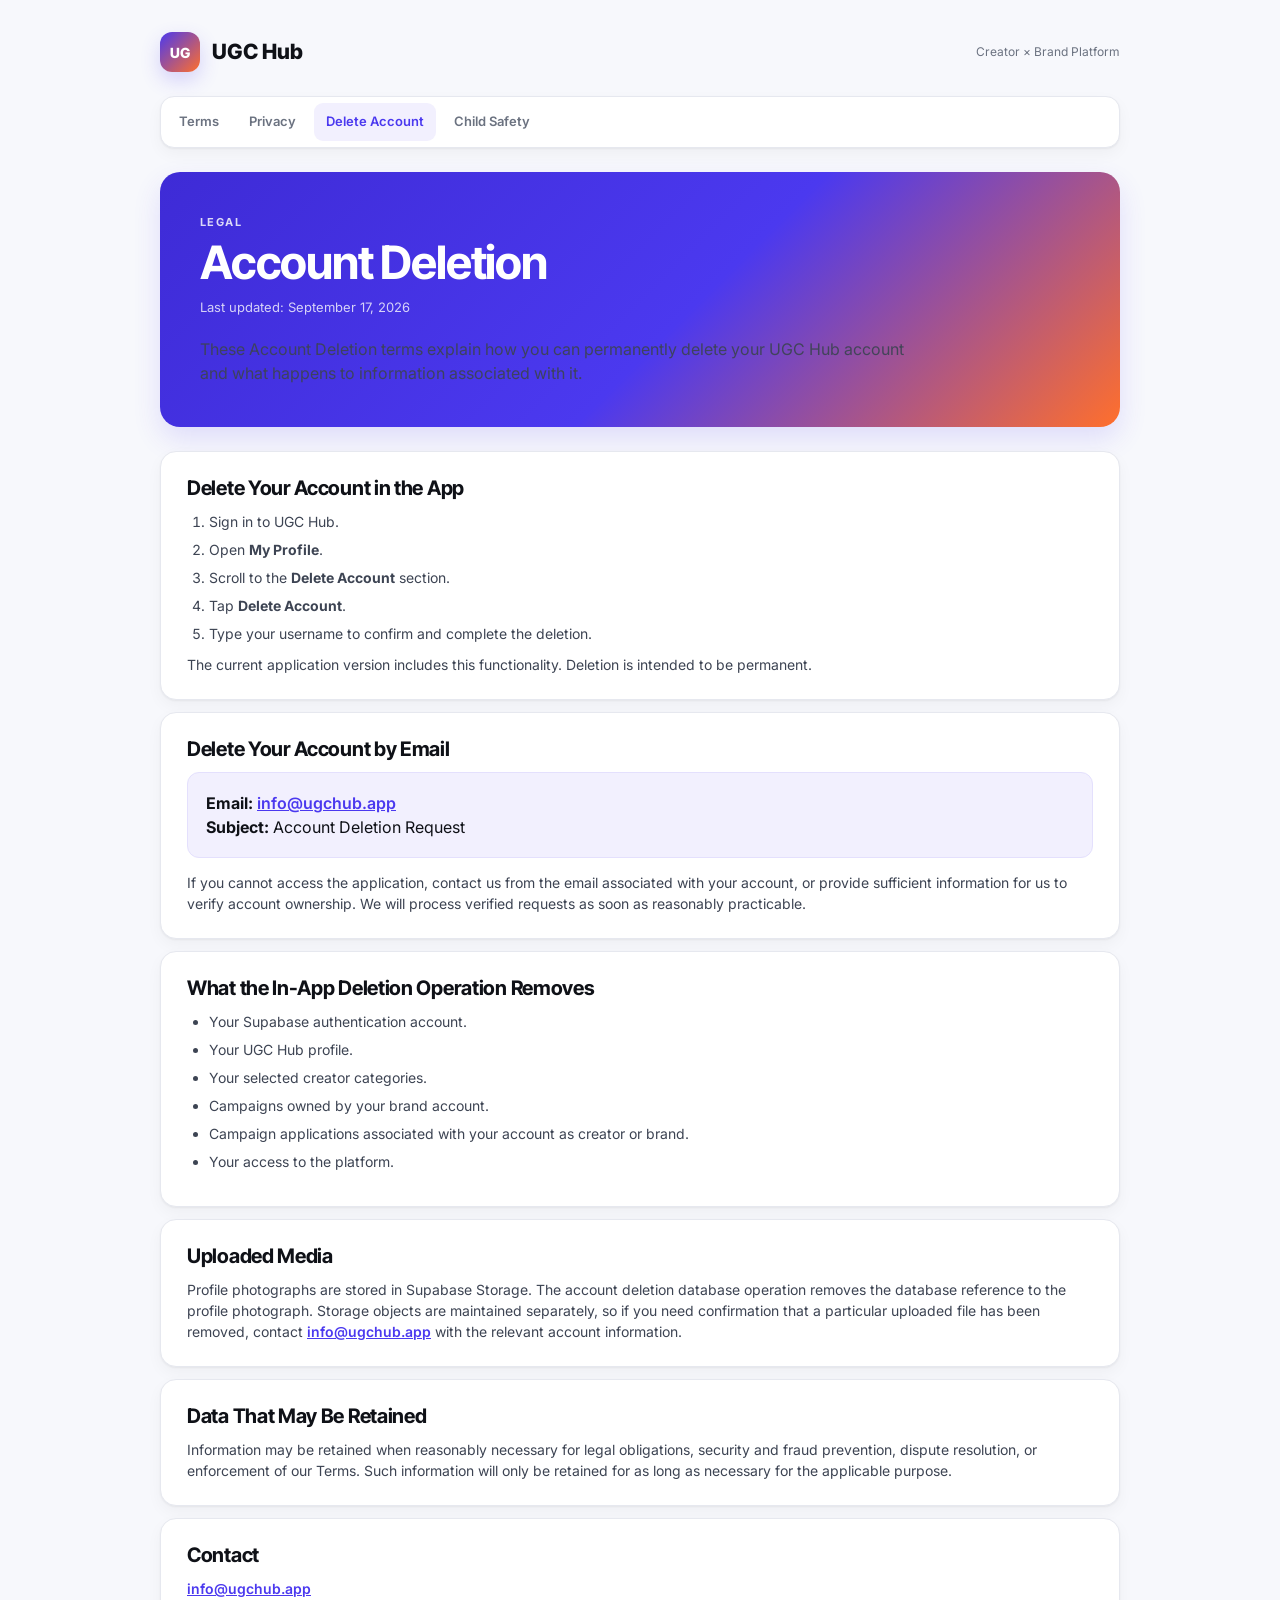
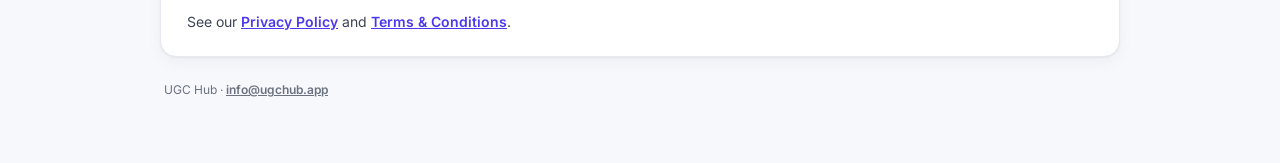
==== commit 1984f0f9: "Align account deletion opening with Terms page" ====
--- a/delete-account.html
+++ b/delete-account.html
@@ -1,5 +1,5 @@
 <!DOCTYPE html>
-<html lang="en"><head><meta charset="UTF-8"><meta name="viewport" content="width=device-width,initial-scale=1.0"><title>UGC Hub | Account Deletion</title><link rel="preconnect" href="https://fonts.googleapis.com"><link rel="preconnect" href="https://fonts.gstatic.com" crossorigin><link href="https://fonts.googleapis.com/css2?family=Inter:wght@400;500;600;700&family=Inter+Tight:wght@700;800&display=swap" rel="stylesheet"><style>:root{--violet:#4B39EF;--violet-soft:#F2F0FE;--canvas:#F7F8FC;--border:#E6E8EF;--text:#0F1117;--secondary:#3D4453;--muted:#6B7280;--shadow:0 1px 2px #0f11170d,0 6px 16px #0f11170a}*{box-sizing:border-box}body{margin:0;background:var(--canvas);color:var(--text);font-family:Inter,system-ui,sans-serif;line-height:1.5}.shell{width:min(960px,calc(100% - 32px));margin:auto;padding:32px 0 64px}.brand{display:flex;align-items:center;gap:12px;margin-bottom:24px}.mark{width:40px;height:40px;border-radius:12px;background:linear-gradient(135deg,#4B39EF,#FF6F2C);display:grid;place-items:center;color:#fff;font-family:'Inter Tight';font-weight:800;font-size:14px;box-shadow:0 8px 20px #4b39ef33}.brand-name{font-family:'Inter Tight';font-size:21px;font-weight:800}.brand-sub{color:var(--muted);font-size:12px;margin-left:auto}.nav{display:flex;flex-wrap:wrap;gap:6px;padding:6px;background:#fff;border:1px solid var(--border);border-radius:14px;box-shadow:var(--shadow);margin-bottom:24px}.nav a{text-decoration:none;color:var(--muted);font-size:13px;font-weight:600;padding:9px 12px;border-radius:9px}.nav a.active,.nav a:hover{color:var(--violet)}.nav a.active{background:var(--violet-soft)}.hero{border-radius:20px;padding:42px 40px;margin-bottom:24px;color:#fff;background:linear-gradient(135deg,#3E2BD6 0%,#4B39EF 55%,#FF6F2C 100%);box-shadow:0 12px 28px #4b39ef24}.eyebrow{font-size:11px;text-transform:uppercase;letter-spacing:1.4px;font-weight:700;opacity:.82}.hero h1{font-family:'Inter Tight';font-size:clamp(34px,6vw,46px);line-height:1.08;letter-spacing:-1.2px;margin:8px 0 10px}.updated{font-size:13px;opacity:.78}.intro{font-size:16px;max-width:720px;margin:20px 0 0;opacity:.92}.content{display:grid;gap:12px}section{background:#fff;border:1px solid var(--border);border-radius:16px;padding:24px 26px;box-shadow:var(--shadow)}h2{font-family:'Inter Tight';font-size:20px;line-height:1.25;letter-spacing:-.3px;margin:0 0 10px}p,li{color:var(--secondary);font-size:14px}p{margin:0 0 12px}p:last-child{margin-bottom:0}ol,ul{padding-left:22px;margin:10px 0}li{margin:7px 0}a{color:var(--violet);font-weight:600}.box{background:var(--violet-soft);border:1px solid #E4E0FD;border-radius:12px;padding:18px}.box a{color:var(--violet)}.footer{padding:24px 4px 0;color:var(--muted);font-size:12px}.footer a{color:var(--muted)}@media(max-width:600px){.shell{width:calc(100% - 24px);padding-top:20px}.brand-sub{display:none}.nav{overflow-x:auto;flex-wrap:nowrap}.nav a{white-space:nowrap}.hero{padding:30px 24px;border-radius:16px}.hero h1{font-size:34px}section{padding:20px;border-radius:14px}}</style></head><body><main class="shell"><header class="brand"><div class="mark">UG</div><div class="brand-name">UGC Hub</div><div class="brand-sub">Creator × Brand Platform</div></header><nav class="nav"><a href="index.html">Terms</a><a href="privacy-policy.html">Privacy</a><a class="active" href="delete-account.html">Delete Account</a><a href="safety-standards.html">Child Safety</a></nav><header class="hero"><div class="eyebrow">Account</div><h1>Delete Your Account</h1><div class="updated">Last updated: September 17, 2026</div><p class="intro">UGC Hub provides an in-app account deletion option and an external deletion request method.</p></header><div class="content">
+<html lang="en"><head><meta charset="UTF-8"><meta name="viewport" content="width=device-width,initial-scale=1.0"><title>UGC Hub | Account Deletion</title><link rel="preconnect" href="https://fonts.googleapis.com"><link rel="preconnect" href="https://fonts.gstatic.com" crossorigin><link href="https://fonts.googleapis.com/css2?family=Inter:wght@400;500;600;700&family=Inter+Tight:wght@700;800&display=swap" rel="stylesheet"><style>:root{--violet:#4B39EF;--violet-soft:#F2F0FE;--canvas:#F7F8FC;--border:#E6E8EF;--text:#0F1117;--secondary:#3D4453;--muted:#6B7280;--shadow:0 1px 2px #0f11170d,0 6px 16px #0f11170a}*{box-sizing:border-box}body{margin:0;background:var(--canvas);color:var(--text);font-family:Inter,system-ui,sans-serif;line-height:1.5}.shell{width:min(960px,calc(100% - 32px));margin:auto;padding:32px 0 64px}.brand{display:flex;align-items:center;gap:12px;margin-bottom:24px}.mark{width:40px;height:40px;border-radius:12px;background:linear-gradient(135deg,#4B39EF,#FF6F2C);display:grid;place-items:center;color:#fff;font-family:'Inter Tight';font-weight:800;font-size:14px;box-shadow:0 8px 20px #4b39ef33}.brand-name{font-family:'Inter Tight';font-size:21px;font-weight:800}.brand-sub{color:var(--muted);font-size:12px;margin-left:auto}.nav{display:flex;flex-wrap:wrap;gap:6px;padding:6px;background:#fff;border:1px solid var(--border);border-radius:14px;box-shadow:var(--shadow);margin-bottom:24px}.nav a{text-decoration:none;color:var(--muted);font-size:13px;font-weight:600;padding:9px 12px;border-radius:9px}.nav a.active,.nav a:hover{color:var(--violet)}.nav a.active{background:var(--violet-soft)}.hero{border-radius:20px;padding:42px 40px;margin-bottom:24px;color:#fff;background:linear-gradient(135deg,#3E2BD6 0%,#4B39EF 55%,#FF6F2C 100%);box-shadow:0 12px 28px #4b39ef24}.eyebrow{font-size:11px;text-transform:uppercase;letter-spacing:1.4px;font-weight:700;opacity:.82}.hero h1{font-family:'Inter Tight';font-size:clamp(34px,6vw,46px);line-height:1.08;letter-spacing:-1.2px;margin:8px 0 10px}.updated{font-size:13px;opacity:.78}.intro{font-size:16px;max-width:720px;margin:20px 0 0;opacity:.92}.content{display:grid;gap:12px}section{background:#fff;border:1px solid var(--border);border-radius:16px;padding:24px 26px;box-shadow:var(--shadow)}h2{font-family:'Inter Tight';font-size:20px;line-height:1.25;letter-spacing:-.3px;margin:0 0 10px}p,li{color:var(--secondary);font-size:14px}p{margin:0 0 12px}p:last-child{margin-bottom:0}ol,ul{padding-left:22px;margin:10px 0}li{margin:7px 0}a{color:var(--violet);font-weight:600}.box{background:var(--violet-soft);border:1px solid #E4E0FD;border-radius:12px;padding:18px}.box a{color:var(--violet)}.footer{padding:24px 4px 0;color:var(--muted);font-size:12px}.footer a{color:var(--muted)}@media(max-width:600px){.shell{width:calc(100% - 24px);padding-top:20px}.brand-sub{display:none}.nav{overflow-x:auto;flex-wrap:nowrap}.nav a{white-space:nowrap}.hero{padding:30px 24px;border-radius:16px}.hero h1{font-size:34px}section{padding:20px;border-radius:14px}}</style></head><body><main class="shell"><header class="brand"><div class="mark">UG</div><div class="brand-name">UGC Hub</div><div class="brand-sub">Creator × Brand Platform</div></header><nav class="nav"><a href="index.html">Terms</a><a href="privacy-policy.html">Privacy</a><a class="active" href="delete-account.html">Delete Account</a><a href="safety-standards.html">Child Safety</a></nav><header class="hero"><div class="eyebrow">Legal</div><h1>Account Deletion</h1><div class="updated">Last updated: September 17, 2026</div><p class="intro">These Account Deletion terms explain how you can permanently delete your UGC Hub account and what happens to information associated with it.</p></header><div class="content">
 <section><h2>Delete Your Account in the App</h2><ol><li>Sign in to UGC Hub.</li><li>Open <strong>My Profile</strong>.</li><li>Scroll to the <strong>Delete Account</strong> section.</li><li>Tap <strong>Delete Account</strong>.</li><li>Type your username to confirm and complete the deletion.</li></ol><p>The current application version includes this functionality. Deletion is intended to be permanent.</p></section>
 <section><h2>Delete Your Account by Email</h2><div class="box"><strong>Email:</strong> <a href="mailto:info@ugchub.app">info@ugchub.app</a><br><strong>Subject:</strong> Account Deletion Request</div><p style="margin-top:14px">If you cannot access the application, contact us from the email associated with your account, or provide sufficient information for us to verify account ownership. We will process verified requests as soon as reasonably practicable.</p></section>
 <section><h2>What the In-App Deletion Operation Removes</h2><ul><li>Your Supabase authentication account.</li><li>Your UGC Hub profile.</li><li>Your selected creator categories.</li><li>Campaigns owned by your brand account.</li><li>Campaign applications associated with your account as creator or brand.</li><li>Your access to the platform.</li></ul></section>
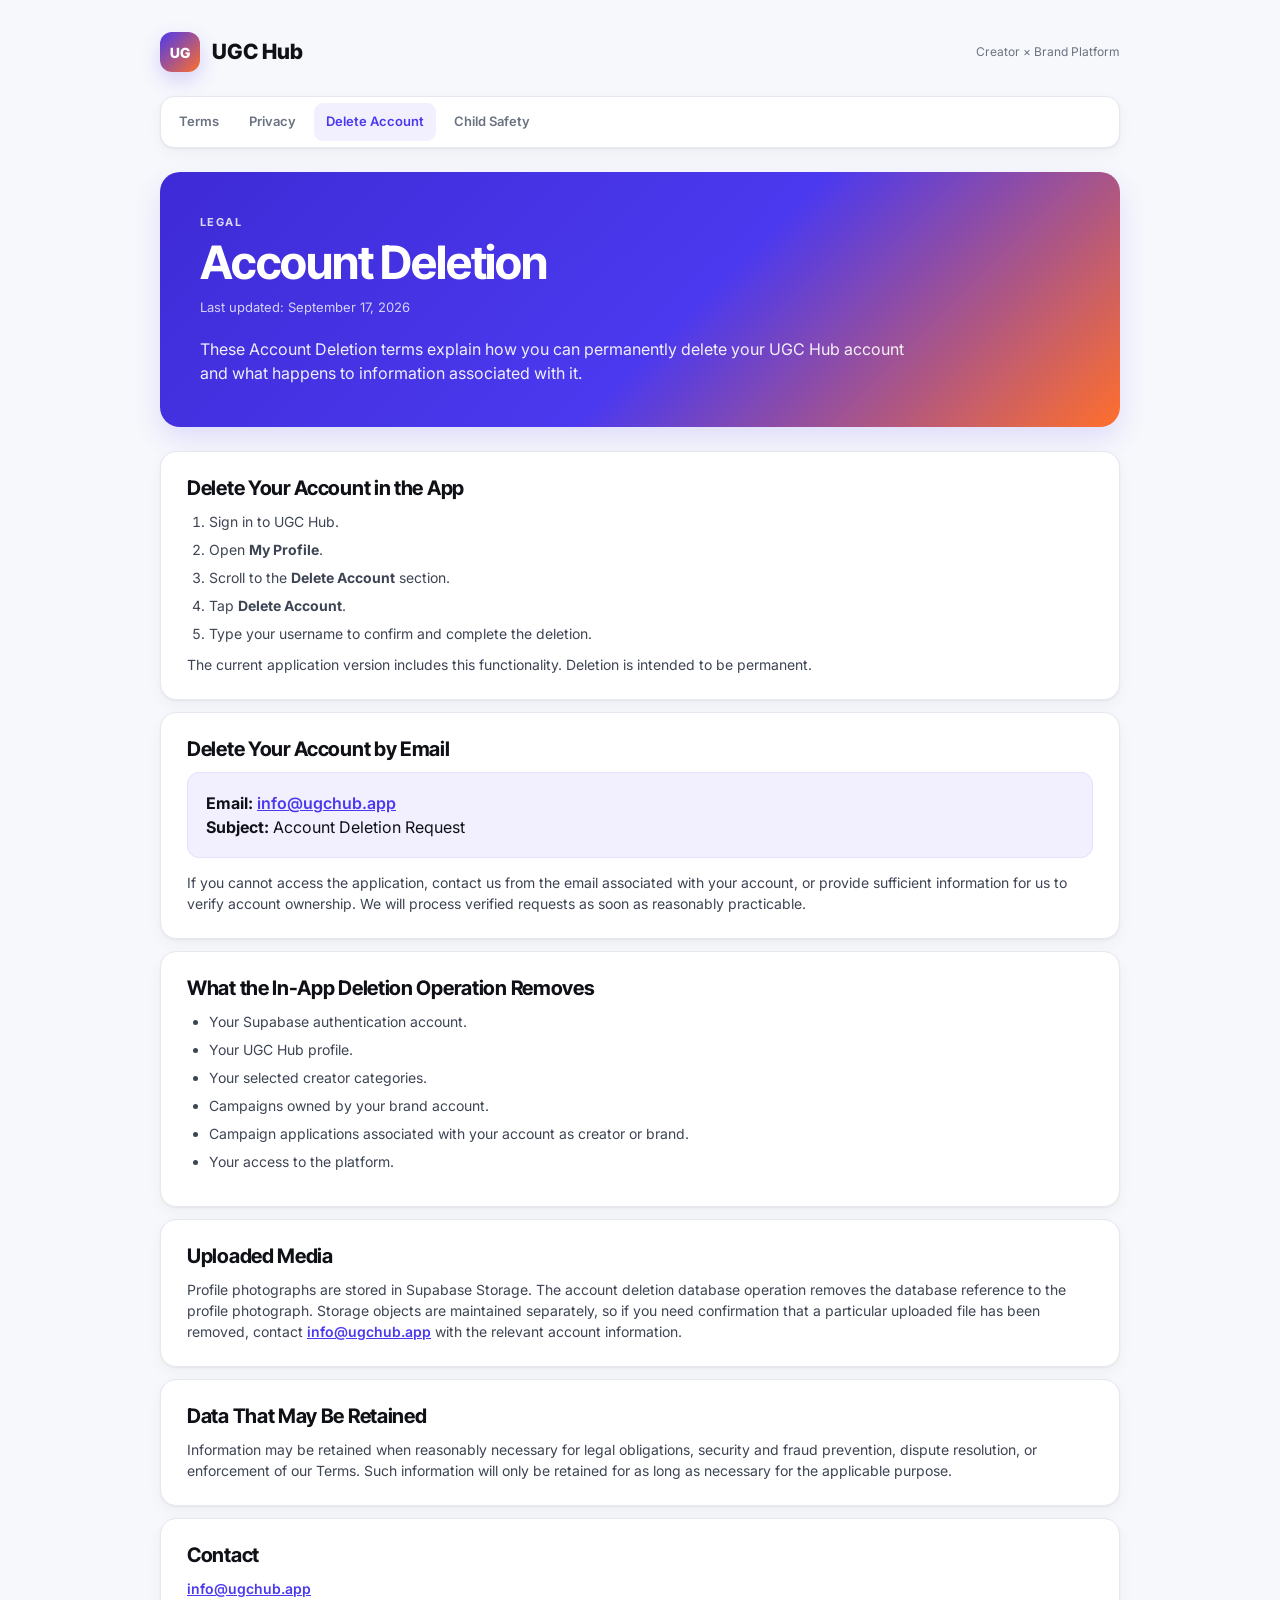
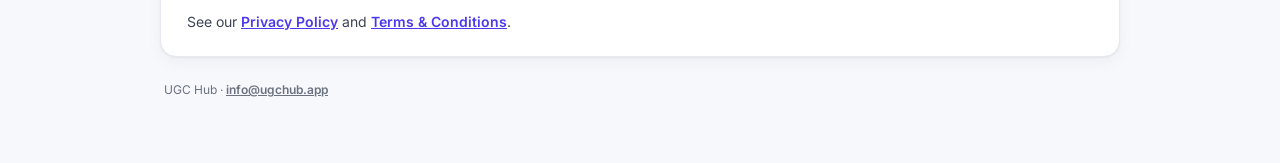
==== commit e440be62: "Match account deletion hero intro text color with terms" ====
--- a/delete-account.html
+++ b/delete-account.html
@@ -1,9 +1 @@
-<!DOCTYPE html>
-<html lang="en"><head><meta charset="UTF-8"><meta name="viewport" content="width=device-width,initial-scale=1.0"><title>UGC Hub | Account Deletion</title><link rel="preconnect" href="https://fonts.googleapis.com"><link rel="preconnect" href="https://fonts.gstatic.com" crossorigin><link href="https://fonts.googleapis.com/css2?family=Inter:wght@400;500;600;700&family=Inter+Tight:wght@700;800&display=swap" rel="stylesheet"><style>:root{--violet:#4B39EF;--violet-soft:#F2F0FE;--canvas:#F7F8FC;--border:#E6E8EF;--text:#0F1117;--secondary:#3D4453;--muted:#6B7280;--shadow:0 1px 2px #0f11170d,0 6px 16px #0f11170a}*{box-sizing:border-box}body{margin:0;background:var(--canvas);color:var(--text);font-family:Inter,system-ui,sans-serif;line-height:1.5}.shell{width:min(960px,calc(100% - 32px));margin:auto;padding:32px 0 64px}.brand{display:flex;align-items:center;gap:12px;margin-bottom:24px}.mark{width:40px;height:40px;border-radius:12px;background:linear-gradient(135deg,#4B39EF,#FF6F2C);display:grid;place-items:center;color:#fff;font-family:'Inter Tight';font-weight:800;font-size:14px;box-shadow:0 8px 20px #4b39ef33}.brand-name{font-family:'Inter Tight';font-size:21px;font-weight:800}.brand-sub{color:var(--muted);font-size:12px;margin-left:auto}.nav{display:flex;flex-wrap:wrap;gap:6px;padding:6px;background:#fff;border:1px solid var(--border);border-radius:14px;box-shadow:var(--shadow);margin-bottom:24px}.nav a{text-decoration:none;color:var(--muted);font-size:13px;font-weight:600;padding:9px 12px;border-radius:9px}.nav a.active,.nav a:hover{color:var(--violet)}.nav a.active{background:var(--violet-soft)}.hero{border-radius:20px;padding:42px 40px;margin-bottom:24px;color:#fff;background:linear-gradient(135deg,#3E2BD6 0%,#4B39EF 55%,#FF6F2C 100%);box-shadow:0 12px 28px #4b39ef24}.eyebrow{font-size:11px;text-transform:uppercase;letter-spacing:1.4px;font-weight:700;opacity:.82}.hero h1{font-family:'Inter Tight';font-size:clamp(34px,6vw,46px);line-height:1.08;letter-spacing:-1.2px;margin:8px 0 10px}.updated{font-size:13px;opacity:.78}.intro{font-size:16px;max-width:720px;margin:20px 0 0;opacity:.92}.content{display:grid;gap:12px}section{background:#fff;border:1px solid var(--border);border-radius:16px;padding:24px 26px;box-shadow:var(--shadow)}h2{font-family:'Inter Tight';font-size:20px;line-height:1.25;letter-spacing:-.3px;margin:0 0 10px}p,li{color:var(--secondary);font-size:14px}p{margin:0 0 12px}p:last-child{margin-bottom:0}ol,ul{padding-left:22px;margin:10px 0}li{margin:7px 0}a{color:var(--violet);font-weight:600}.box{background:var(--violet-soft);border:1px solid #E4E0FD;border-radius:12px;padding:18px}.box a{color:var(--violet)}.footer{padding:24px 4px 0;color:var(--muted);font-size:12px}.footer a{color:var(--muted)}@media(max-width:600px){.shell{width:calc(100% - 24px);padding-top:20px}.brand-sub{display:none}.nav{overflow-x:auto;flex-wrap:nowrap}.nav a{white-space:nowrap}.hero{padding:30px 24px;border-radius:16px}.hero h1{font-size:34px}section{padding:20px;border-radius:14px}}</style></head><body><main class="shell"><header class="brand"><div class="mark">UG</div><div class="brand-name">UGC Hub</div><div class="brand-sub">Creator × Brand Platform</div></header><nav class="nav"><a href="index.html">Terms</a><a href="privacy-policy.html">Privacy</a><a class="active" href="delete-account.html">Delete Account</a><a href="safety-standards.html">Child Safety</a></nav><header class="hero"><div class="eyebrow">Legal</div><h1>Account Deletion</h1><div class="updated">Last updated: September 17, 2026</div><p class="intro">These Account Deletion terms explain how you can permanently delete your UGC Hub account and what happens to information associated with it.</p></header><div class="content">
-<section><h2>Delete Your Account in the App</h2><ol><li>Sign in to UGC Hub.</li><li>Open <strong>My Profile</strong>.</li><li>Scroll to the <strong>Delete Account</strong> section.</li><li>Tap <strong>Delete Account</strong>.</li><li>Type your username to confirm and complete the deletion.</li></ol><p>The current application version includes this functionality. Deletion is intended to be permanent.</p></section>
-<section><h2>Delete Your Account by Email</h2><div class="box"><strong>Email:</strong> <a href="mailto:info@ugchub.app">info@ugchub.app</a><br><strong>Subject:</strong> Account Deletion Request</div><p style="margin-top:14px">If you cannot access the application, contact us from the email associated with your account, or provide sufficient information for us to verify account ownership. We will process verified requests as soon as reasonably practicable.</p></section>
-<section><h2>What the In-App Deletion Operation Removes</h2><ul><li>Your Supabase authentication account.</li><li>Your UGC Hub profile.</li><li>Your selected creator categories.</li><li>Campaigns owned by your brand account.</li><li>Campaign applications associated with your account as creator or brand.</li><li>Your access to the platform.</li></ul></section>
-<section><h2>Uploaded Media</h2><p>Profile photographs are stored in Supabase Storage. The account deletion database operation removes the database reference to the profile photograph. Storage objects are maintained separately, so if you need confirmation that a particular uploaded file has been removed, contact <a href="mailto:info@ugchub.app">info@ugchub.app</a> with the relevant account information.</p></section>
-<section><h2>Data That May Be Retained</h2><p>Information may be retained when reasonably necessary for legal obligations, security and fraud prevention, dispute resolution, or enforcement of our Terms. Such information will only be retained for as long as necessary for the applicable purpose.</p></section>
-<section><h2>Contact</h2><p><a href="mailto:info@ugchub.app">info@ugchub.app</a></p><p>See our <a href="privacy-policy.html">Privacy Policy</a> and <a href="index.html">Terms &amp; Conditions</a>.</p></section>
-</div><footer class="footer">UGC Hub · <a href="mailto:info@ugchub.app">info@ugchub.app</a></footer></main></body></html>+<!DOCTYPE html><html lang="en"><head><meta charset="UTF-8"><meta name="viewport" content="width=device-width,initial-scale=1.0"><title>UGC Hub | Account Deletion</title><link rel="preconnect" href="https://fonts.googleapis.com"><link rel="preconnect" href="https://fonts.gstatic.com" crossorigin><link href="https://fonts.googleapis.com/css2?family=Inter:wght@400;500;600;700&family=Inter+Tight:wght@700;800&display=swap" rel="stylesheet"><style>:root{--violet:#4B39EF;--violet-soft:#F2F0FE;--canvas:#F7F8FC;--border:#E6E8EF;--text:#0F1117;--secondary:#3D4453;--muted:#6B7280;--shadow:0 1px 2px #0f11170d,0 6px 16px #0f11170a}*{box-sizing:border-box}body{margin:0;background:var(--canvas);color:var(--text);font-family:Inter,system-ui,sans-serif;line-height:1.5}.shell{width:min(960px,calc(100% - 32px));margin:auto;padding:32px 0 64px}.brand{display:flex;align-items:center;gap:12px;margin-bottom:24px}.mark{width:40px;height:40px;border-radius:12px;background:linear-gradient(135deg,#4B39EF,#FF6F2C);display:grid;place-items:center;color:#fff;font-family:'Inter Tight';font-weight:800;font-size:14px;box-shadow:0 8px 20px #4b39ef33}.brand-name{font-family:'Inter Tight';font-size:21px;font-weight:800}.brand-sub{color:var(--muted);font-size:12px;margin-left:auto}.nav{display:flex;flex-wrap:wrap;gap:6px;padding:6px;background:#fff;border:1px solid var(--border);border-radius:14px;box-shadow:var(--shadow);margin-bottom:24px}.nav a{text-decoration:none;color:var(--muted);font-size:13px;font-weight:600;padding:9px 12px;border-radius:9px}.nav a.active,.nav a:hover{color:var(--violet)}.nav a.active{background:var(--violet-soft)}.hero{border-radius:20px;padding:42px 40px;margin-bottom:24px;color:#fff;background:linear-gradient(135deg,#3E2BD6 0%,#4B39EF 55%,#FF6F2C 100%);box-shadow:0 12px 28px #4b39ef24}.eyebrow{font-size:11px;text-transform:uppercase;letter-spacing:1.4px;font-weight:700;opacity:.82}.hero h1{font-family:'Inter Tight';font-size:clamp(34px,6vw,46px);line-height:1.08;letter-spacing:-1.2px;margin:8px 0 10px}.updated{font-size:13px;opacity:.78}.intro{font-size:16px;max-width:720px;margin:20px 0 0;color:#fff;opacity:.92}.content{display:grid;gap:12px}section{background:#fff;border:1px solid var(--border);border-radius:16px;padding:24px 26px;box-shadow:var(--shadow)}h2{font-family:'Inter Tight';font-size:20px;line-height:1.25;letter-spacing:-.3px;margin:0 0 10px}p,li{color:var(--secondary);font-size:14px}p{margin:0 0 12px}p:last-child{margin-bottom:0}ol,ul{padding-left:22px;margin:10px 0}li{margin:7px 0}a{color:var(--violet);font-weight:600}.box{background:var(--violet-soft);border:1px solid #E4E0FD;border-radius:12px;padding:18px}.box a{color:var(--violet)}.footer{padding:24px 4px 0;color:var(--muted);font-size:12px}.footer a{color:var(--muted)}@media(max-width:600px){.shell{width:calc(100% - 24px);padding-top:20px}.brand-sub{display:none}.nav{overflow-x:auto;flex-wrap:nowrap}.nav a{white-space:nowrap}.hero{padding:30px 24px;border-radius:16px}.hero h1{font-size:34px}section{padding:20px;border-radius:14px}}</style></head><body><main class="shell"><header class="brand"><div class="mark">UG</div><div class="brand-name">UGC Hub</div><div class="brand-sub">Creator × Brand Platform</div></header><nav class="nav"><a href="index.html">Terms</a><a href="privacy-policy.html">Privacy</a><a class="active" href="delete-account.html">Delete Account</a><a href="safety-standards.html">Child Safety</a></nav><header class="hero"><div class="eyebrow">Legal</div><h1>Account Deletion</h1><div class="updated">Last updated: September 17, 2026</div><p class="intro">These Account Deletion terms explain how you can permanently delete your UGC Hub account and what happens to information associated with it.</p></header><div class="content"><section><h2>Delete Your Account in the App</h2><ol><li>Sign in to UGC Hub.</li><li>Open <strong>My Profile</strong>.</li><li>Scroll to the <strong>Delete Account</strong> section.</li><li>Tap <strong>Delete Account</strong>.</li><li>Type your username to confirm and complete the deletion.</li></ol><p>The current application version includes this functionality. Deletion is intended to be permanent.</p></section><section><h2>Delete Your Account by Email</h2><div class="box"><strong>Email:</strong> <a href="mailto:info@ugchub.app">info@ugchub.app</a><br><strong>Subject:</strong> Account Deletion Request</div><p style="margin-top:14px">If you cannot access the application, contact us from the email associated with your account, or provide sufficient information for us to verify account ownership. We will process verified requests as soon as reasonably practicable.</p></section><section><h2>What the In-App Deletion Operation Removes</h2><ul><li>Your Supabase authentication account.</li><li>Your UGC Hub profile.</li><li>Your selected creator categories.</li><li>Campaigns owned by your brand account.</li><li>Campaign applications associated with your account as creator or brand.</li><li>Your access to the platform.</li></ul></section><section><h2>Uploaded Media</h2><p>Profile photographs are stored in Supabase Storage. The account deletion database operation removes the database reference to the profile photograph. Storage objects are maintained separately, so if you need confirmation that a particular uploaded file has been removed, contact <a href="mailto:info@ugchub.app">info@ugchub.app</a> with the relevant account information.</p></section><section><h2>Data That May Be Retained</h2><p>Information may be retained when reasonably necessary for legal obligations, security and fraud prevention, dispute resolution, or enforcement of our Terms. Such information will only be retained for as long as necessary for the applicable purpose.</p></section><section><h2>Contact</h2><p><a href="mailto:info@ugchub.app">info@ugchub.app</a></p><p>See our <a href="privacy-policy.html">Privacy Policy</a> and <a href="index.html">Terms &amp; Conditions</a>.</p></section></div><footer class="footer">UGC Hub · <a href="mailto:info@ugchub.app">info@ugchub.app</a></footer></main></body></html>
